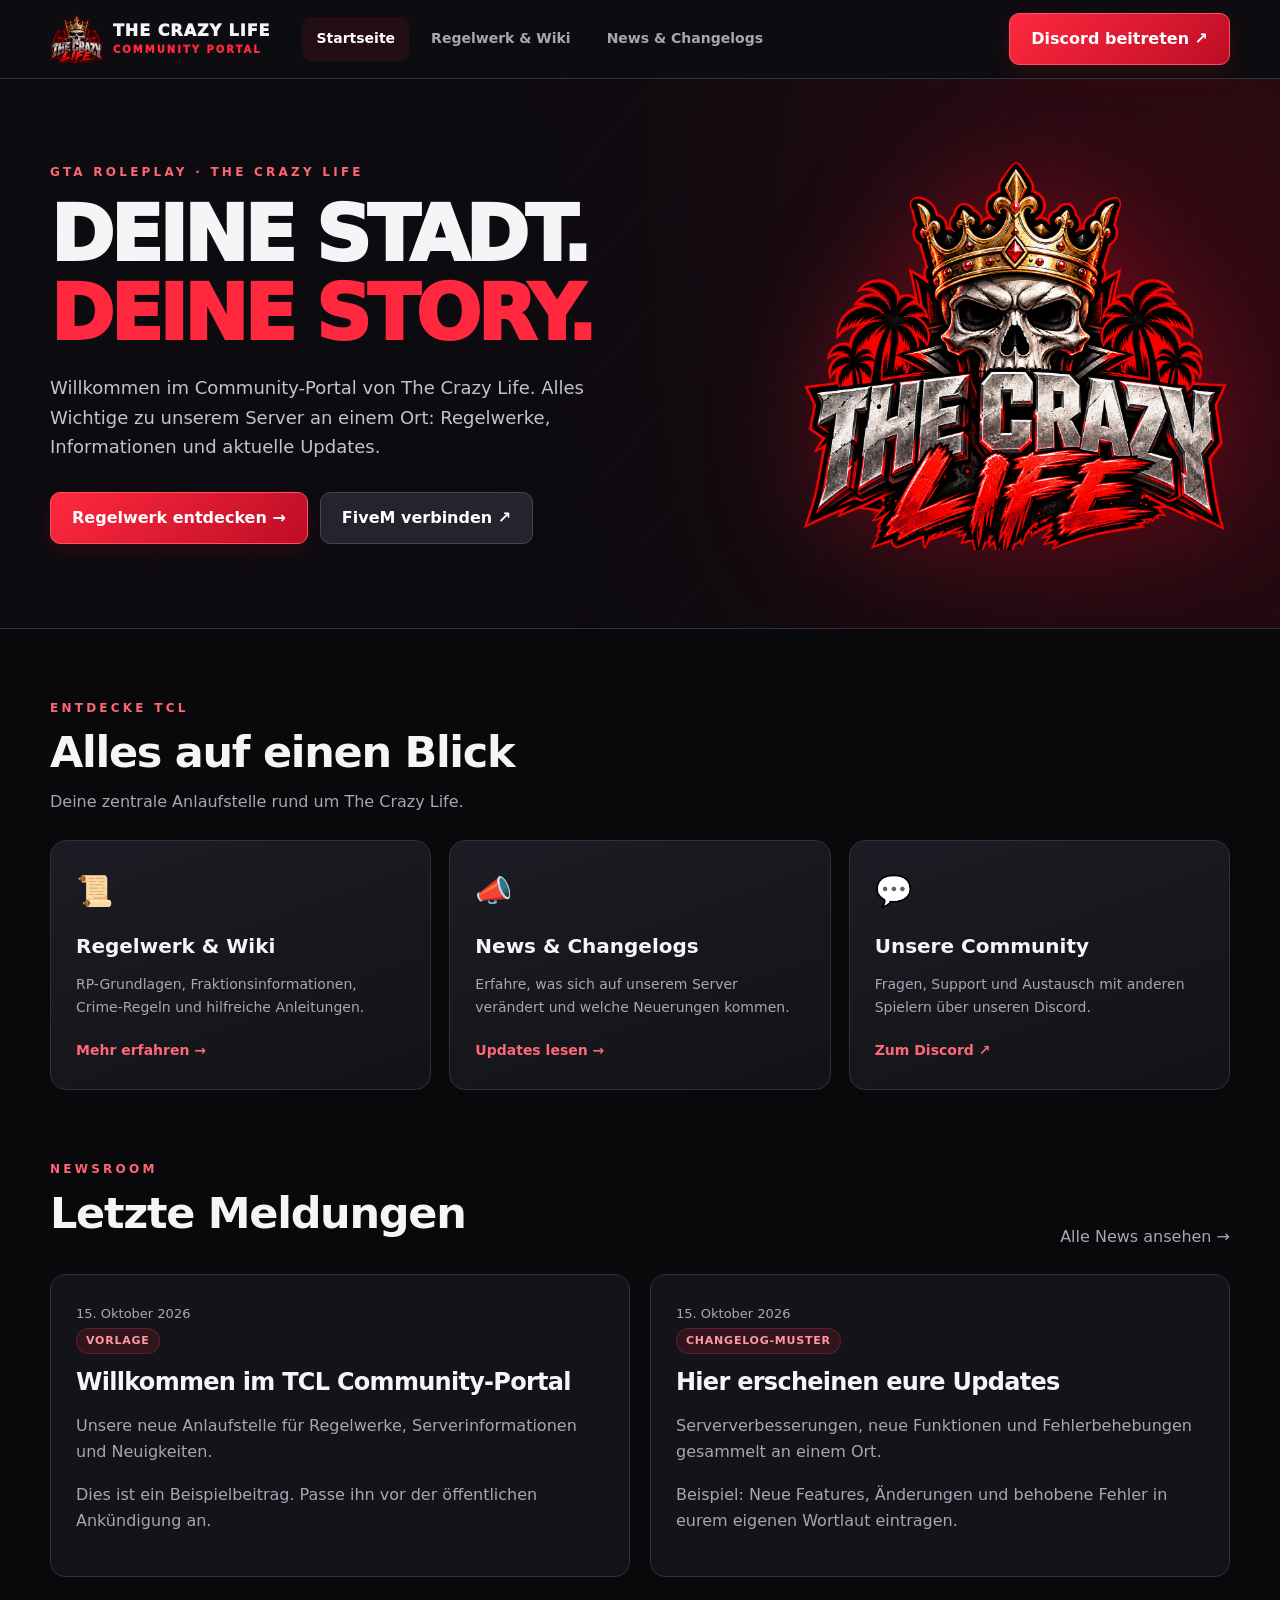
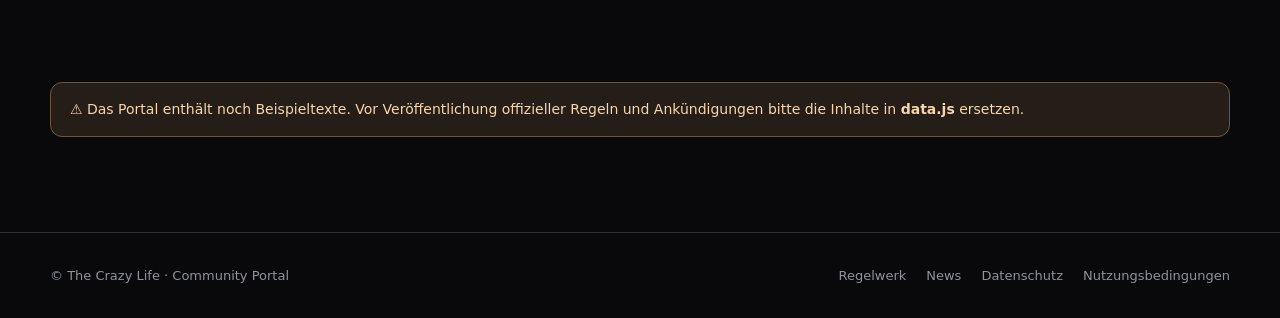
==== index.html @ e4a9bcbb "Add files via upload" ====
<!doctype html><html lang="de"><head><meta charset="utf-8"><meta name="viewport" content="width=device-width,initial-scale=1"><meta name="description" content="The Crazy Life: Dein GTA Roleplay Community-Portal mit Regelwerk, News und Changelogs."><title>The Crazy Life | Community</title><link rel="icon" href="assets/tcl-logo.png"><link rel="stylesheet" href="style.css"></head><body><header class="topbar"><div class="container header-inner"><a class="brand" href="index.html"><img src="assets/tcl-logo.png" alt="TCL Logo"><span>THE CRAZY LIFE<small>COMMUNITY PORTAL</small></span></a><nav class="nav" id="nav" aria-label="Hauptnavigation"><a class="active" href="index.html">Startseite</a><a href="regelwerk.html">Regelwerk & Wiki</a><a href="news.html">News & Changelogs</a></nav><a class="discord" href="https://discord.gg/RqWHQWPMZW" target="_blank" rel="noopener">Discord beitreten ↗</a><button id="menu-toggle" class="hamburger" aria-label="Menü öffnen" aria-expanded="false">☰</button></div></header><main><section class="hero"><div class="container hero-inner"><div><div class="eyebrow">GTA Roleplay · The Crazy Life</div><h1>DEINE STADT.<br><span>DEINE STORY.</span></h1><p class="lead">Willkommen im Community-Portal von The Crazy Life. Alles Wichtige zu unserem Server an einem Ort: Regelwerke, Informationen und aktuelle Updates.</p><div class="actions"><a class="btn" href="regelwerk.html">Regelwerk entdecken →</a><a class="btn btn-secondary" href="https://cfx.re/join/6myl598" target="_blank" rel="noopener">FiveM verbinden ↗</a></div></div><img class="hero-logo" src="assets/tcl-logo.png" alt="The Crazy Life, Totenkopf mit Krone und rotem Schriftzug"></div></section><section class="section"><div class="container"><div class="section-head"><div><div class="eyebrow">Entdecke TCL</div><h2>Alles auf einen Blick</h2><p class="muted">Deine zentrale Anlaufstelle rund um The Crazy Life.</p></div></div><div class="grid"><a class="card" href="regelwerk.html"><div class="symbol">📜</div><h3>Regelwerk & Wiki</h3><p>RP-Grundlagen, Fraktionsinformationen, Crime-Regeln und hilfreiche Anleitungen.</p><span class="more">Mehr erfahren →</span></a><a class="card" href="news.html"><div class="symbol">📣</div><h3>News & Changelogs</h3><p>Erfahre, was sich auf unserem Server verändert und welche Neuerungen kommen.</p><span class="more">Updates lesen →</span></a><a class="card" href="https://discord.gg/RqWHQWPMZW" target="_blank" rel="noopener"><div class="symbol">💬</div><h3>Unsere Community</h3><p>Fragen, Support und Austausch mit anderen Spielern über unseren Discord.</p><span class="more">Zum Discord ↗</span></a></div></div></section><section class="section" style="padding-top:0"><div class="container"><div class="section-head"><div><div class="eyebrow">Newsroom</div><h2>Letzte Meldungen</h2></div><a href="news.html" class="muted">Alle News ansehen →</a></div><div class="news-grid" id="latest-news"></div><div class="alert">⚠️ Das Portal enthält noch Beispieltexte. Vor Veröffentlichung offizieller Regeln und Ankündigungen bitte die Inhalte in <strong>data.js</strong> ersetzen.</div></div></section></main><footer class="footer"><div class="container footer-inner"><span>© The Crazy Life · Community Portal</span><div class="footer-links"><a href="regelwerk.html">Regelwerk</a><a href="news.html">News</a><a href="https://thecrazylifeserver.github.io/tcl-legal/privacy.html" target="_blank" rel="noopener">Datenschutz</a><a href="https://thecrazylifeserver.github.io/tcl-legal/terms.html" target="_blank" rel="noopener">Nutzungsbedingungen</a></div></div></footer><script src="data.js"></script><script src="app.js"></script></body></html>
---- style.css ----
:root{color-scheme:dark;--bg:#09090c;--panel:#131319;--panel2:#1a1a22;--edge:#30303c;--red:#ff283e;--txt:#f5f5f7;--muted:#a6a6b4}*{box-sizing:border-box}html{scroll-behavior:smooth}body{margin:0;background:radial-gradient(ellipse 85% 400px at 50% -100px,#64121e55,transparent),var(--bg);color:var(--txt);font:16px/1.65 Inter,system-ui,-apple-system,'Segoe UI',sans-serif}a{color:inherit;text-decoration:none}button,input{font:inherit}button{cursor:pointer}.container{width:min(1180px,calc(100% - 40px));margin:auto}.topbar{background:#0d0d12ee;backdrop-filter:blur(14px);border-bottom:1px solid #32323b;position:sticky;top:0;z-index:20}.header-inner{height:78px;display:flex;align-items:center;gap:32px}.brand{display:flex;gap:10px;align-items:center;font-weight:950;letter-spacing:.06em;line-height:1.05;min-width:215px}.brand img{width:53px;height:53px;object-fit:contain}.brand small{display:block;font-size:10px;color:var(--red);letter-spacing:.2em;margin-top:5px}.nav{display:flex;gap:8px;align-items:center;flex:1}.nav a{color:var(--muted);font-size:14px;font-weight:750;padding:10px 14px;border-radius:9px}.nav a:hover,.nav a.active{background:#ff283e18;color:#fff}.discord,.btn{background:linear-gradient(135deg,#ff293f,#bd0d25);color:white;border:1px solid #ff5260;border-radius:10px;padding:12px 21px;font-weight:800;display:inline-flex;align-items:center;justify-content:center;gap:9px;box-shadow:0 8px 25px #ec142725}.discord:hover,.btn:hover{filter:brightness(1.15)}.hamburger{display:none;background:none;color:white;border:1px solid var(--edge);border-radius:8px;padding:8px 12px}.hero{position:relative;min-height:550px;display:flex;align-items:center;overflow:hidden;border-bottom:1px solid var(--edge);background:linear-gradient(90deg,#0b0b10 24%,#100b10dd 57%,#21091088),radial-gradient(circle at 82% 44%,#c6092988,transparent 47%)}.hero:before{content:'';position:absolute;inset:0;opacity:.3;background:repeating-linear-gradient(130deg,transparent 0 70px,#ff273013 71px 72px)}.hero-inner{display:grid;grid-template-columns:1fr 430px;align-items:center;position:relative;gap:30px;padding:55px 0}.hero-logo{width:100%;max-height:430px;object-fit:contain;filter:drop-shadow(0 0 52px #de11274e)}.eyebrow{font-size:12px;text-transform:uppercase;letter-spacing:.27em;font-weight:900;color:#ff6573}.hero h1{font-size:clamp(44px,6vw,78px);line-height:1.02;margin:14px 0 20px;font-weight:950;letter-spacing:-.05em}.hero h1 span{color:var(--red)}.lead{font-size:18px;color:#c3c3ce;max-width:590px}.actions{display:flex;flex-wrap:wrap;gap:12px;margin-top:30px}.btn-secondary{background:#24242e;border-color:#454552;box-shadow:none}.section{padding:70px 0}.section-head{display:flex;justify-content:space-between;align-items:end;gap:20px;margin-bottom:24px}.section h2,.page-head h1{font-size:clamp(29px,3.8vw,43px);margin:9px 0 12px;line-height:1.15;letter-spacing:-.03em}.muted{color:var(--muted)}.section-head p{margin:0}.grid{display:grid;grid-template-columns:repeat(3,1fr);gap:18px}.card{background:linear-gradient(160deg,#1c1c24,#121218);border:1px solid var(--edge);border-radius:16px;padding:25px;transition:transform .2s,border-color .2s}.card:hover{transform:translateY(-3px);border-color:#bb263a}.card .symbol{font-size:30px;margin-bottom:15px}.card h3{font-size:20px;margin:0 0 10px}.card p{color:var(--muted);font-size:14px;margin:0 0 18px}.card .more{color:#ff6877;font-weight:800;font-size:14px}.alert{background:#251d17;border:1px solid #715535;color:#f8d5aa;padding:15px 19px;border-radius:12px;margin:25px 0;font-size:14px}.page-head{padding:65px 0 30px}.page-head p{max-width:720px;color:var(--muted);margin:0}.layout{display:grid;grid-template-columns:260px 1fr;gap:25px;padding-bottom:75px}.sidebar{align-self:start;position:sticky;top:102px;border:1px solid var(--edge);border-radius:14px;padding:18px;background:var(--panel)}.sidebar h3{font-size:12px;color:#ff6877;letter-spacing:.15em;margin:0 0 15px;text-transform:uppercase}.side-btn{width:100%;border:0;border-radius:9px;text-align:left;background:none;color:#b7b7c1;padding:11px 12px;margin-bottom:5px}.side-btn:hover,.side-btn.active{background:#b9162929;color:#fff}.content-panel{background:var(--panel);border:1px solid var(--edge);border-radius:16px;padding:35px;min-height:400px}.content-panel h2{font-size:31px;margin:4px 0 15px}.content-panel h3{margin-top:26px}.content-panel p,.content-panel li{color:#bcbcc7}.content-panel ul{padding-left:24px}.tag{font-size:11px;display:inline-block;color:#ff99a3;background:#e41b3225;border:1px solid #9c2d3b75;border-radius:20px;padding:3px 9px;font-weight:800;text-transform:uppercase;letter-spacing:.07em}.search{width:100%;background:#0b0b10;color:white;border:1px solid #444451;border-radius:9px;padding:12px;margin-bottom:18px;outline:none}.search:focus{border-color:var(--red)}.news-grid{display:grid;grid-template-columns:repeat(2,1fr);gap:20px;padding-bottom:80px}.news-card{background:var(--panel);border:1px solid var(--edge);border-radius:15px;padding:25px}.news-card h2{margin:15px 0 10px;font-size:24px}.news-card p{color:var(--muted)}.news-card time{color:#aaa8b2;font-size:13px}.footer{border-top:1px solid var(--edge);padding:32px 0;color:#91919e;font-size:13px}.footer-inner{display:flex;justify-content:space-between;gap:15px;flex-wrap:wrap}.footer a:hover{color:white}.footer-links{display:flex;gap:20px}.empty{padding:25px;color:var(--muted)}@media(max-width:820px){.header-inner{height:68px}.hamburger{display:block;margin-left:auto}.nav{display:none;position:absolute;top:68px;left:0;right:0;flex-direction:column;align-items:stretch;padding:12px 20px;background:#101016;border-bottom:1px solid var(--edge)}.nav.open{display:flex}.nav a{padding:12px}.header-inner>.discord{display:none}.hero-inner{grid-template-columns:1fr;padding:50px 0 35px}.hero-logo{grid-row:1;height:225px}.hero{min-height:0}.grid{grid-template-columns:1fr}.layout{grid-template-columns:1fr}.sidebar{position:static}.news-grid{grid-template-columns:1fr}.content-panel{padding:23px}.section{padding:50px 0}.section-head{align-items:start;flex-direction:column}}@media(prefers-reduced-motion:reduce){*,*:before,*:after{scroll-behavior:auto!important;transition:none!important}}
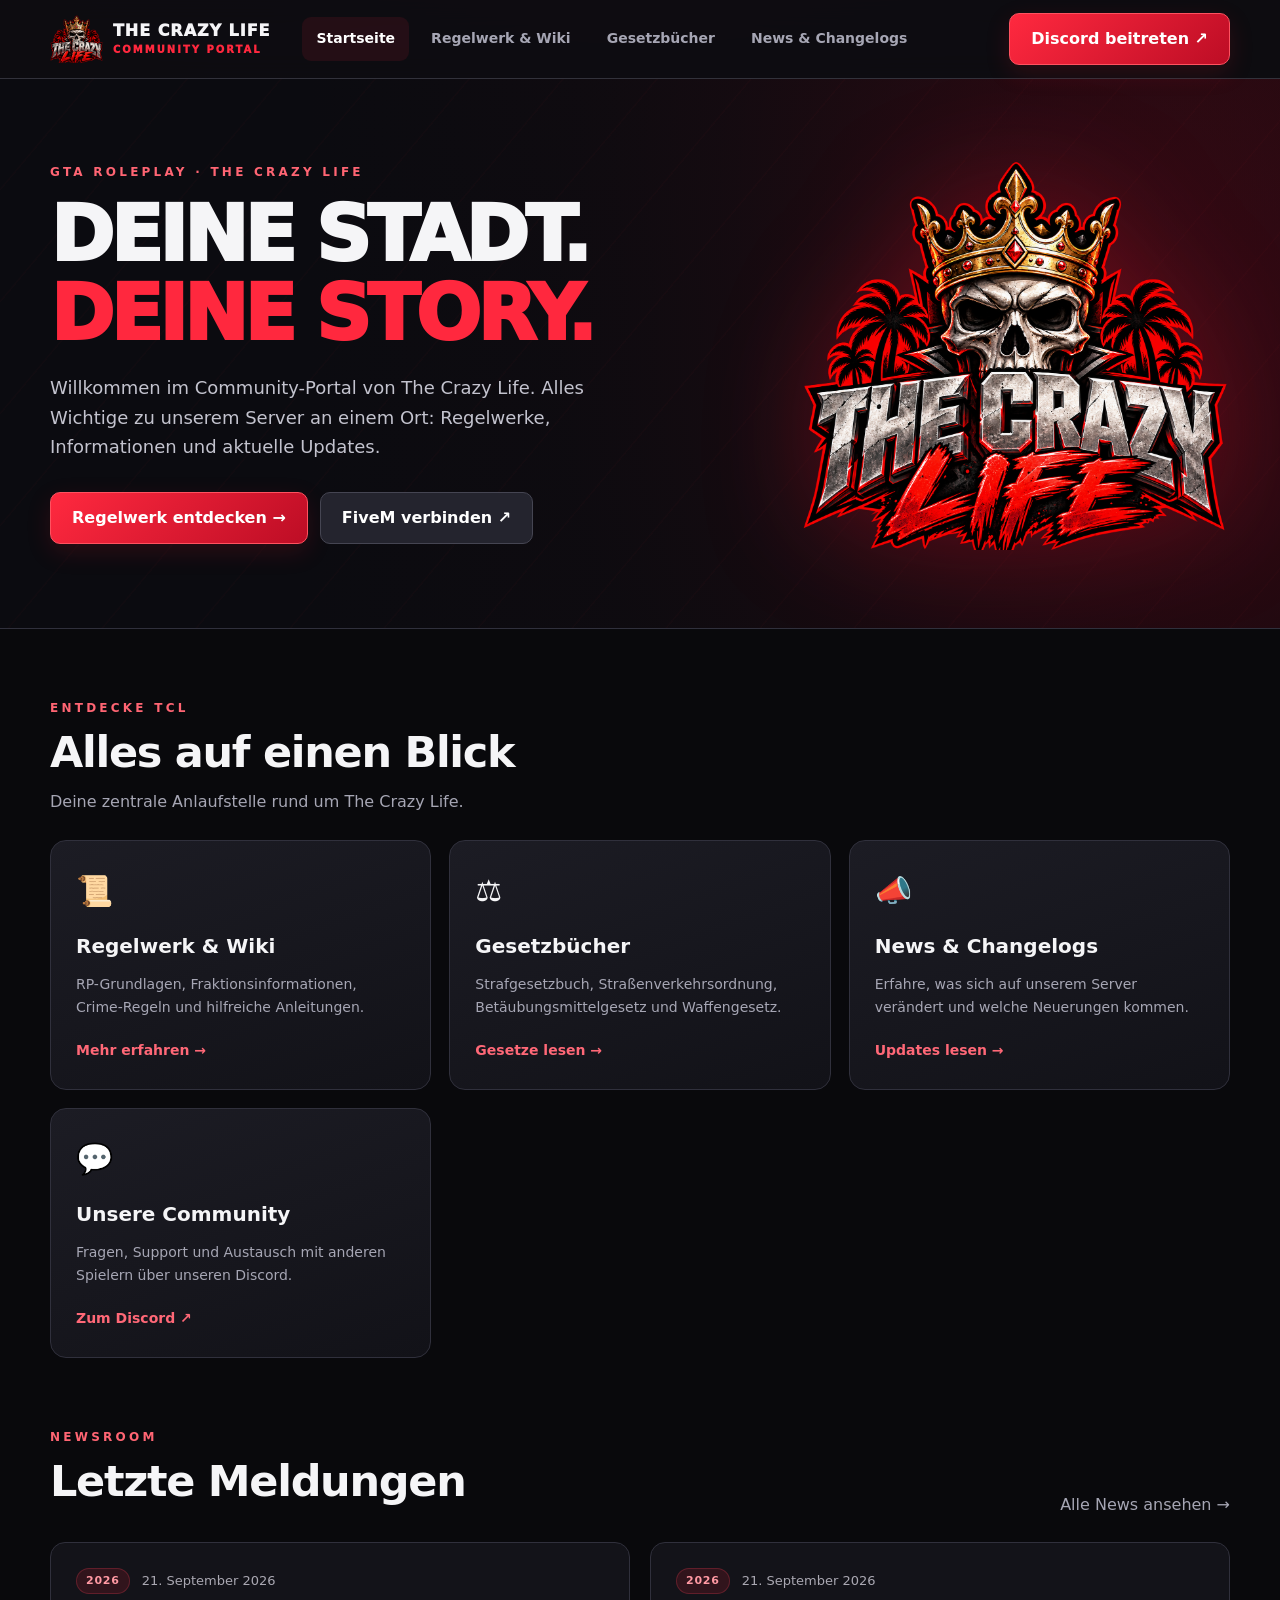
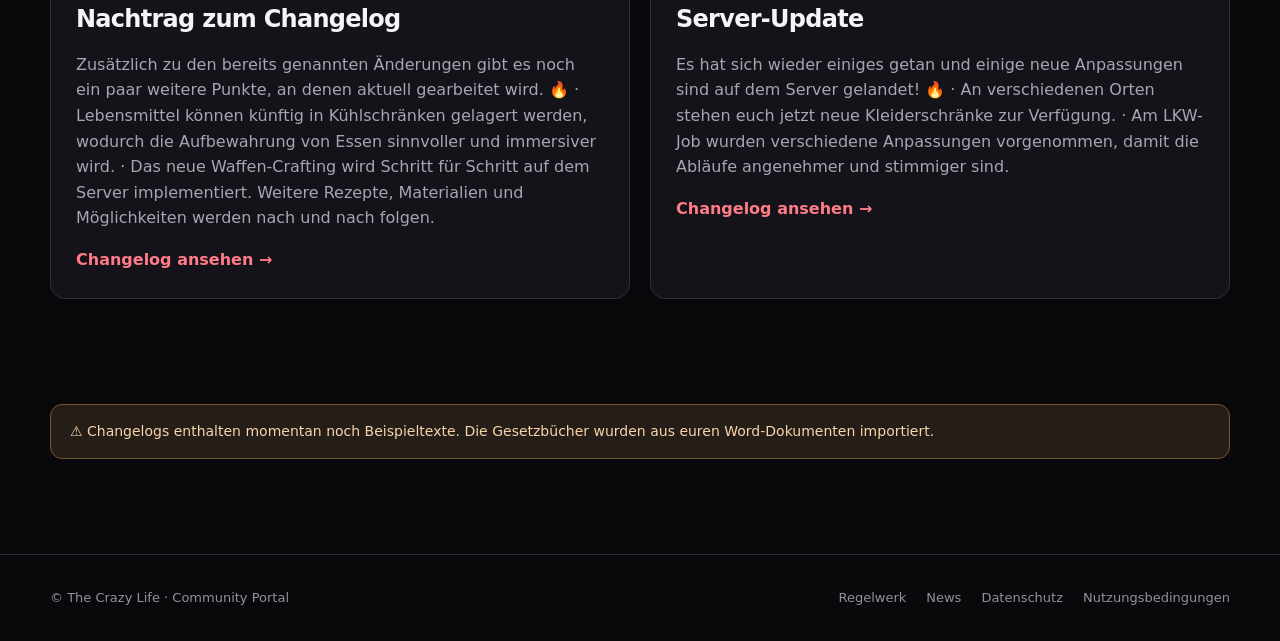
==== commit 924e601f: "Add files via upload" ====
--- a/index.html
+++ b/index.html
@@ -1 +1 @@
-<!doctype html><html lang="de"><head><meta charset="utf-8"><meta name="viewport" content="width=device-width,initial-scale=1"><meta name="description" content="The Crazy Life: Dein GTA Roleplay Community-Portal mit Regelwerk, News und Changelogs."><title>The Crazy Life | Community</title><link rel="icon" href="assets/tcl-logo.png"><link rel="stylesheet" href="style.css"></head><body><header class="topbar"><div class="container header-inner"><a class="brand" href="index.html"><img src="assets/tcl-logo.png" alt="TCL Logo"><span>THE CRAZY LIFE<small>COMMUNITY PORTAL</small></span></a><nav class="nav" id="nav" aria-label="Hauptnavigation"><a class="active" href="index.html">Startseite</a><a href="regelwerk.html">Regelwerk & Wiki</a><a href="news.html">News & Changelogs</a></nav><a class="discord" href="https://discord.gg/RqWHQWPMZW" target="_blank" rel="noopener">Discord beitreten ↗</a><button id="menu-toggle" class="hamburger" aria-label="Menü öffnen" aria-expanded="false">☰</button></div></header><main><section class="hero"><div class="container hero-inner"><div><div class="eyebrow">GTA Roleplay · The Crazy Life</div><h1>DEINE STADT.<br><span>DEINE STORY.</span></h1><p class="lead">Willkommen im Community-Portal von The Crazy Life. Alles Wichtige zu unserem Server an einem Ort: Regelwerke, Informationen und aktuelle Updates.</p><div class="actions"><a class="btn" href="regelwerk.html">Regelwerk entdecken →</a><a class="btn btn-secondary" href="https://cfx.re/join/6myl598" target="_blank" rel="noopener">FiveM verbinden ↗</a></div></div><img class="hero-logo" src="assets/tcl-logo.png" alt="The Crazy Life, Totenkopf mit Krone und rotem Schriftzug"></div></section><section class="section"><div class="container"><div class="section-head"><div><div class="eyebrow">Entdecke TCL</div><h2>Alles auf einen Blick</h2><p class="muted">Deine zentrale Anlaufstelle rund um The Crazy Life.</p></div></div><div class="grid"><a class="card" href="regelwerk.html"><div class="symbol">📜</div><h3>Regelwerk & Wiki</h3><p>RP-Grundlagen, Fraktionsinformationen, Crime-Regeln und hilfreiche Anleitungen.</p><span class="more">Mehr erfahren →</span></a><a class="card" href="news.html"><div class="symbol">📣</div><h3>News & Changelogs</h3><p>Erfahre, was sich auf unserem Server verändert und welche Neuerungen kommen.</p><span class="more">Updates lesen →</span></a><a class="card" href="https://discord.gg/RqWHQWPMZW" target="_blank" rel="noopener"><div class="symbol">💬</div><h3>Unsere Community</h3><p>Fragen, Support und Austausch mit anderen Spielern über unseren Discord.</p><span class="more">Zum Discord ↗</span></a></div></div></section><section class="section" style="padding-top:0"><div class="container"><div class="section-head"><div><div class="eyebrow">Newsroom</div><h2>Letzte Meldungen</h2></div><a href="news.html" class="muted">Alle News ansehen →</a></div><div class="news-grid" id="latest-news"></div><div class="alert">⚠️ Das Portal enthält noch Beispieltexte. Vor Veröffentlichung offizieller Regeln und Ankündigungen bitte die Inhalte in <strong>data.js</strong> ersetzen.</div></div></section></main><footer class="footer"><div class="container footer-inner"><span>© The Crazy Life · Community Portal</span><div class="footer-links"><a href="regelwerk.html">Regelwerk</a><a href="news.html">News</a><a href="https://thecrazylifeserver.github.io/tcl-legal/privacy.html" target="_blank" rel="noopener">Datenschutz</a><a href="https://thecrazylifeserver.github.io/tcl-legal/terms.html" target="_blank" rel="noopener">Nutzungsbedingungen</a></div></div></footer><script src="data.js"></script><script src="app.js"></script></body></html>
+<!doctype html><html lang="de"><head><meta charset="utf-8"><meta name="viewport" content="width=device-width,initial-scale=1"><meta name="description" content="The Crazy Life: Dein GTA Roleplay Community-Portal mit Regelwerk, News und Changelogs."><title>The Crazy Life | Community</title><link rel="icon" href="assets/tcl-logo.png"><link rel="stylesheet" href="style.css"></head><body><header class="topbar"><div class="container header-inner"><a class="brand" href="index.html"><img src="assets/tcl-logo.png" alt="TCL Logo"><span>THE CRAZY LIFE<small>COMMUNITY PORTAL</small></span></a><nav class="nav" id="nav" aria-label="Hauptnavigation"><a class="active" href="index.html">Startseite</a><a href="regelwerk.html">Regelwerk & Wiki</a><a href="gesetze.html">Gesetzbücher</a><a href="news.html">News & Changelogs</a></nav><a class="discord" href="https://discord.gg/RqWHQWPMZW" target="_blank" rel="noopener">Discord beitreten ↗</a><button id="menu-toggle" class="hamburger" aria-label="Menü öffnen" aria-expanded="false">☰</button></div></header><main><section class="hero"><div class="container hero-inner"><div><div class="eyebrow">GTA Roleplay · The Crazy Life</div><h1>DEINE STADT.<br><span>DEINE STORY.</span></h1><p class="lead">Willkommen im Community-Portal von The Crazy Life. Alles Wichtige zu unserem Server an einem Ort: Regelwerke, Informationen und aktuelle Updates.</p><div class="actions"><a class="btn" href="regelwerk.html">Regelwerk entdecken →</a><a class="btn btn-secondary" href="https://cfx.re/join/6myl598" target="_blank" rel="noopener">FiveM verbinden ↗</a></div></div><img class="hero-logo" src="assets/tcl-logo.png" alt="The Crazy Life, Totenkopf mit Krone und rotem Schriftzug"></div></section><section class="section"><div class="container"><div class="section-head"><div><div class="eyebrow">Entdecke TCL</div><h2>Alles auf einen Blick</h2><p class="muted">Deine zentrale Anlaufstelle rund um The Crazy Life.</p></div></div><div class="grid"><a class="card" href="regelwerk.html"><div class="symbol">📜</div><h3>Regelwerk & Wiki</h3><p>RP-Grundlagen, Fraktionsinformationen, Crime-Regeln und hilfreiche Anleitungen.</p><span class="more">Mehr erfahren →</span></a><a class="card" href="gesetze.html"><div class="symbol">⚖️</div><h3>Gesetzbücher</h3><p>Strafgesetzbuch, Straßenverkehrsordnung, Betäubungsmittelgesetz und Waffengesetz.</p><span class="more">Gesetze lesen →</span></a><a class="card" href="news.html"><div class="symbol">📣</div><h3>News & Changelogs</h3><p>Erfahre, was sich auf unserem Server verändert und welche Neuerungen kommen.</p><span class="more">Updates lesen →</span></a><a class="card" href="https://discord.gg/RqWHQWPMZW" target="_blank" rel="noopener"><div class="symbol">💬</div><h3>Unsere Community</h3><p>Fragen, Support und Austausch mit anderen Spielern über unseren Discord.</p><span class="more">Zum Discord ↗</span></a></div></div></section><section class="section" style="padding-top:0"><div class="container"><div class="section-head"><div><div class="eyebrow">Newsroom</div><h2>Letzte Meldungen</h2></div><a href="news.html" class="muted">Alle News ansehen →</a></div><div class="news-grid" id="latest-news"></div><div class="alert">⚠️ Changelogs enthalten momentan noch Beispieltexte. Die Gesetzbücher wurden aus euren Word-Dokumenten importiert.</div></div></section></main><footer class="footer"><div class="container footer-inner"><span>© The Crazy Life · Community Portal</span><div class="footer-links"><a href="regelwerk.html">Regelwerk</a><a href="news.html">News</a><a href="https://thecrazylifeserver.github.io/tcl-legal/privacy.html" target="_blank" rel="noopener">Datenschutz</a><a href="https://thecrazylifeserver.github.io/tcl-legal/terms.html" target="_blank" rel="noopener">Nutzungsbedingungen</a></div></div></footer><script src="data.js"></script><script src="app.js"></script><script src="changelog-data.js"></script><script src="changelog.js"></script></body></html>
--- a/style.css
+++ b/style.css
@@ -1 +1,5 @@
 :root{color-scheme:dark;--bg:#09090c;--panel:#131319;--panel2:#1a1a22;--edge:#30303c;--red:#ff283e;--txt:#f5f5f7;--muted:#a6a6b4}*{box-sizing:border-box}html{scroll-behavior:smooth}body{margin:0;background:radial-gradient(ellipse 85% 400px at 50% -100px,#64121e55,transparent),var(--bg);color:var(--txt);font:16px/1.65 Inter,system-ui,-apple-system,'Segoe UI',sans-serif}a{color:inherit;text-decoration:none}button,input{font:inherit}button{cursor:pointer}.container{width:min(1180px,calc(100% - 40px));margin:auto}.topbar{background:#0d0d12ee;backdrop-filter:blur(14px);border-bottom:1px solid #32323b;position:sticky;top:0;z-index:20}.header-inner{height:78px;display:flex;align-items:center;gap:32px}.brand{display:flex;gap:10px;align-items:center;font-weight:950;letter-spacing:.06em;line-height:1.05;min-width:215px}.brand img{width:53px;height:53px;object-fit:contain}.brand small{display:block;font-size:10px;color:var(--red);letter-spacing:.2em;margin-top:5px}.nav{display:flex;gap:8px;align-items:center;flex:1}.nav a{color:var(--muted);font-size:14px;font-weight:750;padding:10px 14px;border-radius:9px}.nav a:hover,.nav a.active{background:#ff283e18;color:#fff}.discord,.btn{background:linear-gradient(135deg,#ff293f,#bd0d25);color:white;border:1px solid #ff5260;border-radius:10px;padding:12px 21px;font-weight:800;display:inline-flex;align-items:center;justify-content:center;gap:9px;box-shadow:0 8px 25px #ec142725}.discord:hover,.btn:hover{filter:brightness(1.15)}.hamburger{display:none;background:none;color:white;border:1px solid var(--edge);border-radius:8px;padding:8px 12px}.hero{position:relative;min-height:550px;display:flex;align-items:center;overflow:hidden;border-bottom:1px solid var(--edge);background:linear-gradient(90deg,#0b0b10 24%,#100b10dd 57%,#21091088),radial-gradient(circle at 82% 44%,#c6092988,transparent 47%)}.hero:before{content:'';position:absolute;inset:0;opacity:.3;background:repeating-linear-gradient(130deg,transparent 0 70px,#ff273013 71px 72px)}.hero-inner{display:grid;grid-template-columns:1fr 430px;align-items:center;position:relative;gap:30px;padding:55px 0}.hero-logo{width:100%;max-height:430px;object-fit:contain;filter:drop-shadow(0 0 52px #de11274e)}.eyebrow{font-size:12px;text-transform:uppercase;letter-spacing:.27em;font-weight:900;color:#ff6573}.hero h1{font-size:clamp(44px,6vw,78px);line-height:1.02;margin:14px 0 20px;font-weight:950;letter-spacing:-.05em}.hero h1 span{color:var(--red)}.lead{font-size:18px;color:#c3c3ce;max-width:590px}.actions{display:flex;flex-wrap:wrap;gap:12px;margin-top:30px}.btn-secondary{background:#24242e;border-color:#454552;box-shadow:none}.section{padding:70px 0}.section-head{display:flex;justify-content:space-between;align-items:end;gap:20px;margin-bottom:24px}.section h2,.page-head h1{font-size:clamp(29px,3.8vw,43px);margin:9px 0 12px;line-height:1.15;letter-spacing:-.03em}.muted{color:var(--muted)}.section-head p{margin:0}.grid{display:grid;grid-template-columns:repeat(3,1fr);gap:18px}.card{background:linear-gradient(160deg,#1c1c24,#121218);border:1px solid var(--edge);border-radius:16px;padding:25px;transition:transform .2s,border-color .2s}.card:hover{transform:translateY(-3px);border-color:#bb263a}.card .symbol{font-size:30px;margin-bottom:15px}.card h3{font-size:20px;margin:0 0 10px}.card p{color:var(--muted);font-size:14px;margin:0 0 18px}.card .more{color:#ff6877;font-weight:800;font-size:14px}.alert{background:#251d17;border:1px solid #715535;color:#f8d5aa;padding:15px 19px;border-radius:12px;margin:25px 0;font-size:14px}.page-head{padding:65px 0 30px}.page-head p{max-width:720px;color:var(--muted);margin:0}.layout{display:grid;grid-template-columns:260px 1fr;gap:25px;padding-bottom:75px}.sidebar{align-self:start;position:sticky;top:102px;border:1px solid var(--edge);border-radius:14px;padding:18px;background:var(--panel)}.sidebar h3{font-size:12px;color:#ff6877;letter-spacing:.15em;margin:0 0 15px;text-transform:uppercase}.side-btn{width:100%;border:0;border-radius:9px;text-align:left;background:none;color:#b7b7c1;padding:11px 12px;margin-bottom:5px}.side-btn:hover,.side-btn.active{background:#b9162929;color:#fff}.content-panel{background:var(--panel);border:1px solid var(--edge);border-radius:16px;padding:35px;min-height:400px}.content-panel h2{font-size:31px;margin:4px 0 15px}.content-panel h3{margin-top:26px}.content-panel p,.content-panel li{color:#bcbcc7}.content-panel ul{padding-left:24px}.tag{font-size:11px;display:inline-block;color:#ff99a3;background:#e41b3225;border:1px solid #9c2d3b75;border-radius:20px;padding:3px 9px;font-weight:800;text-transform:uppercase;letter-spacing:.07em}.search{width:100%;background:#0b0b10;color:white;border:1px solid #444451;border-radius:9px;padding:12px;margin-bottom:18px;outline:none}.search:focus{border-color:var(--red)}.news-grid{display:grid;grid-template-columns:repeat(2,1fr);gap:20px;padding-bottom:80px}.news-card{background:var(--panel);border:1px solid var(--edge);border-radius:15px;padding:25px}.news-card h2{margin:15px 0 10px;font-size:24px}.news-card p{color:var(--muted)}.news-card time{color:#aaa8b2;font-size:13px}.footer{border-top:1px solid var(--edge);padding:32px 0;color:#91919e;font-size:13px}.footer-inner{display:flex;justify-content:space-between;gap:15px;flex-wrap:wrap}.footer a:hover{color:white}.footer-links{display:flex;gap:20px}.empty{padding:25px;color:var(--muted)}@media(max-width:820px){.header-inner{height:68px}.hamburger{display:block;margin-left:auto}.nav{display:none;position:absolute;top:68px;left:0;right:0;flex-direction:column;align-items:stretch;padding:12px 20px;background:#101016;border-bottom:1px solid var(--edge)}.nav.open{display:flex}.nav a{padding:12px}.header-inner>.discord{display:none}.hero-inner{grid-template-columns:1fr;padding:50px 0 35px}.hero-logo{grid-row:1;height:225px}.hero{min-height:0}.grid{grid-template-columns:1fr}.layout{grid-template-columns:1fr}.sidebar{position:static}.news-grid{grid-template-columns:1fr}.content-panel{padding:23px}.section{padding:50px 0}.section-head{align-items:start;flex-direction:column}}@media(prefers-reduced-motion:reduce){*,*:before,*:after{scroll-behavior:auto!important;transition:none!important}}
+
+.law-tabs{display:flex;gap:10px;flex-wrap:wrap;margin:24px 0}.law-tab{border:1px solid #4e252a;background:#19191d;color:#eee;padding:12px 16px;border-radius:10px;cursor:pointer;font:inherit}.law-tab.selected,.law-tab:hover{background:#b51220;border-color:#e83c48;color:white}.rule-body p{white-space:pre-wrap;line-height:1.75;overflow-wrap:anywhere;margin:0 0 12px}
+
+.changelog-toolbar{display:flex;flex-wrap:wrap;gap:12px;align-items:center;margin:16px 0 28px}.changelog-toolbar .search{width:auto;flex:1;min-width:200px;margin-bottom:0}.changelog-toolbar select{flex:0 0 170px;min-width:140px}.changelog-list{display:grid;grid-template-columns:1fr;gap:22px;padding-bottom:80px}.update-card{scroll-margin-top:110px}.update-meta{display:flex;align-items:center;gap:12px}.update-card h2{margin:12px 0 18px}.change-section{padding:13px 0;border-top:1px solid var(--edge)}.change-section h3{font-size:15px;color:#ff818c;margin:4px 0 9px}.change-items{padding-left:23px;margin:0}.change-items li{color:#c5c5ce;margin:7px 0;line-height:1.65}.news-card .more{font-weight:750;color:#ff7b87}.news-card time{display:inline-block}.update-card p{line-height:1.6}@media(max-width:560px){.changelog-toolbar select{flex:1}.update-card{padding:19px}}
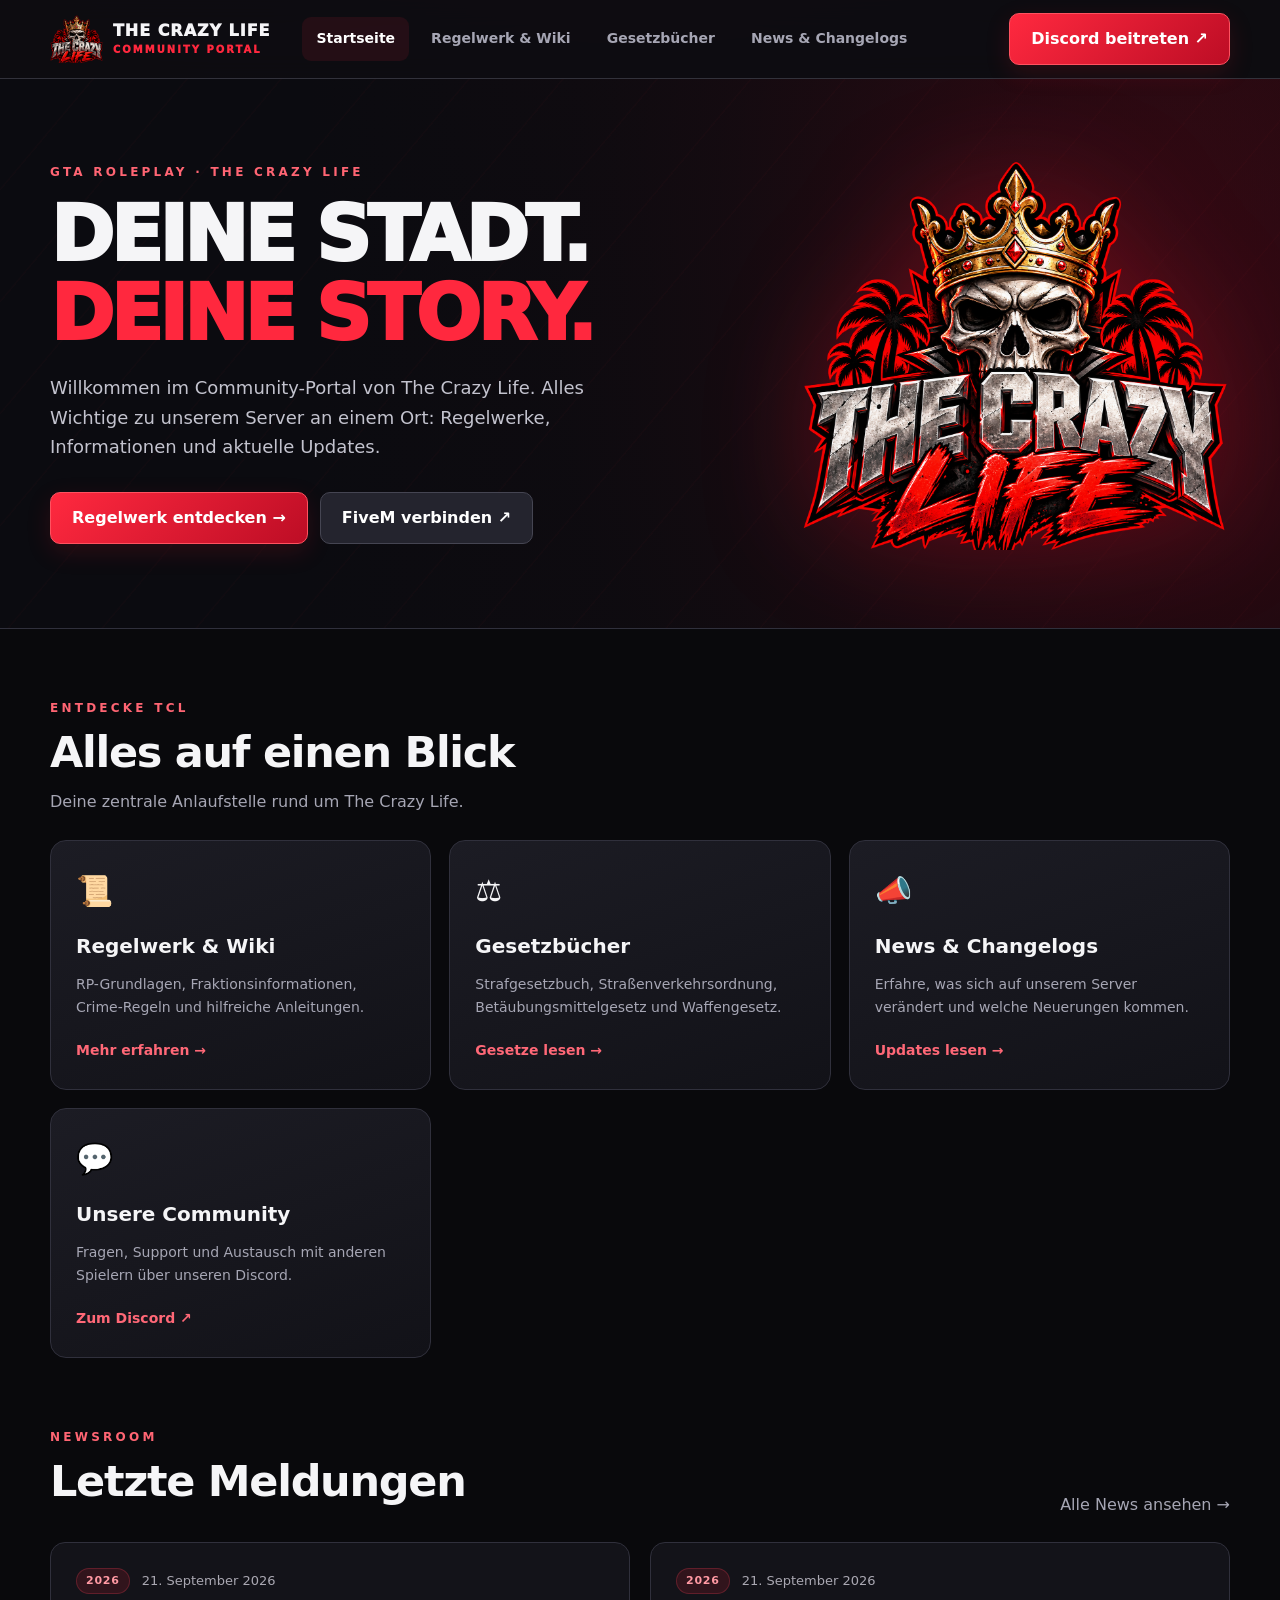
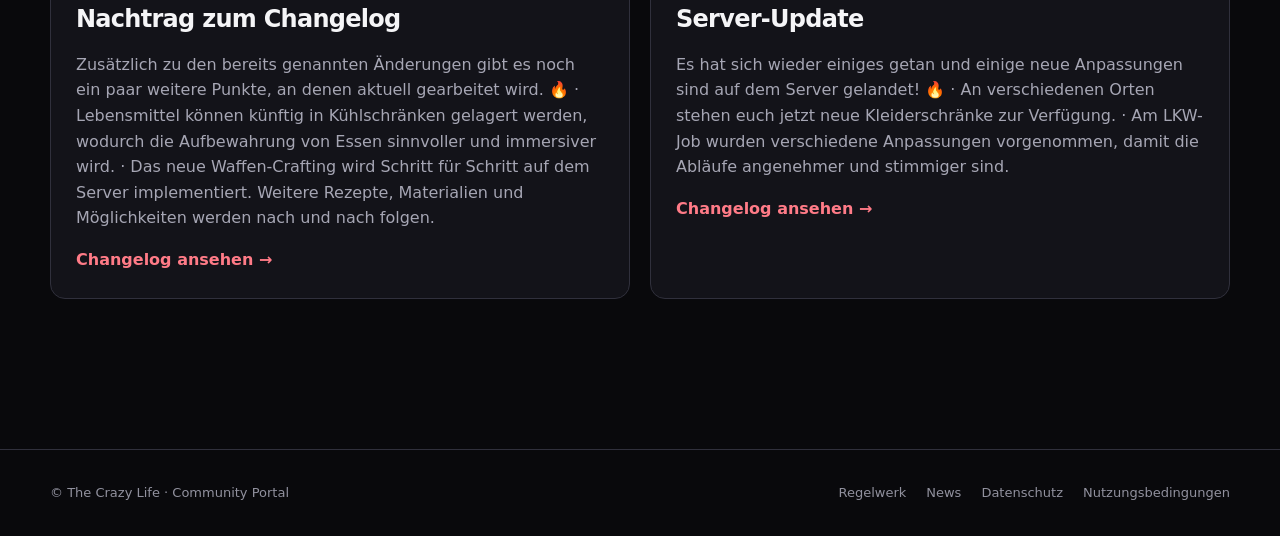
==== commit af763899: "Add files via upload" ====
--- a/index.html
+++ b/index.html
@@ -1 +1 @@
-<!doctype html><html lang="de"><head><meta charset="utf-8"><meta name="viewport" content="width=device-width,initial-scale=1"><meta name="description" content="The Crazy Life: Dein GTA Roleplay Community-Portal mit Regelwerk, News und Changelogs."><title>The Crazy Life | Community</title><link rel="icon" href="assets/tcl-logo.png"><link rel="stylesheet" href="style.css"></head><body><header class="topbar"><div class="container header-inner"><a class="brand" href="index.html"><img src="assets/tcl-logo.png" alt="TCL Logo"><span>THE CRAZY LIFE<small>COMMUNITY PORTAL</small></span></a><nav class="nav" id="nav" aria-label="Hauptnavigation"><a class="active" href="index.html">Startseite</a><a href="regelwerk.html">Regelwerk & Wiki</a><a href="gesetze.html">Gesetzbücher</a><a href="news.html">News & Changelogs</a></nav><a class="discord" href="https://discord.gg/RqWHQWPMZW" target="_blank" rel="noopener">Discord beitreten ↗</a><button id="menu-toggle" class="hamburger" aria-label="Menü öffnen" aria-expanded="false">☰</button></div></header><main><section class="hero"><div class="container hero-inner"><div><div class="eyebrow">GTA Roleplay · The Crazy Life</div><h1>DEINE STADT.<br><span>DEINE STORY.</span></h1><p class="lead">Willkommen im Community-Portal von The Crazy Life. Alles Wichtige zu unserem Server an einem Ort: Regelwerke, Informationen und aktuelle Updates.</p><div class="actions"><a class="btn" href="regelwerk.html">Regelwerk entdecken →</a><a class="btn btn-secondary" href="https://cfx.re/join/6myl598" target="_blank" rel="noopener">FiveM verbinden ↗</a></div></div><img class="hero-logo" src="assets/tcl-logo.png" alt="The Crazy Life, Totenkopf mit Krone und rotem Schriftzug"></div></section><section class="section"><div class="container"><div class="section-head"><div><div class="eyebrow">Entdecke TCL</div><h2>Alles auf einen Blick</h2><p class="muted">Deine zentrale Anlaufstelle rund um The Crazy Life.</p></div></div><div class="grid"><a class="card" href="regelwerk.html"><div class="symbol">📜</div><h3>Regelwerk & Wiki</h3><p>RP-Grundlagen, Fraktionsinformationen, Crime-Regeln und hilfreiche Anleitungen.</p><span class="more">Mehr erfahren →</span></a><a class="card" href="gesetze.html"><div class="symbol">⚖️</div><h3>Gesetzbücher</h3><p>Strafgesetzbuch, Straßenverkehrsordnung, Betäubungsmittelgesetz und Waffengesetz.</p><span class="more">Gesetze lesen →</span></a><a class="card" href="news.html"><div class="symbol">📣</div><h3>News & Changelogs</h3><p>Erfahre, was sich auf unserem Server verändert und welche Neuerungen kommen.</p><span class="more">Updates lesen →</span></a><a class="card" href="https://discord.gg/RqWHQWPMZW" target="_blank" rel="noopener"><div class="symbol">💬</div><h3>Unsere Community</h3><p>Fragen, Support und Austausch mit anderen Spielern über unseren Discord.</p><span class="more">Zum Discord ↗</span></a></div></div></section><section class="section" style="padding-top:0"><div class="container"><div class="section-head"><div><div class="eyebrow">Newsroom</div><h2>Letzte Meldungen</h2></div><a href="news.html" class="muted">Alle News ansehen →</a></div><div class="news-grid" id="latest-news"></div><div class="alert">⚠️ Changelogs enthalten momentan noch Beispieltexte. Die Gesetzbücher wurden aus euren Word-Dokumenten importiert.</div></div></section></main><footer class="footer"><div class="container footer-inner"><span>© The Crazy Life · Community Portal</span><div class="footer-links"><a href="regelwerk.html">Regelwerk</a><a href="news.html">News</a><a href="https://thecrazylifeserver.github.io/tcl-legal/privacy.html" target="_blank" rel="noopener">Datenschutz</a><a href="https://thecrazylifeserver.github.io/tcl-legal/terms.html" target="_blank" rel="noopener">Nutzungsbedingungen</a></div></div></footer><script src="data.js"></script><script src="app.js"></script><script src="changelog-data.js"></script><script src="changelog.js"></script></body></html>
+<!doctype html><html lang="de"><head><meta charset="utf-8"><meta name="viewport" content="width=device-width,initial-scale=1"><meta name="description" content="The Crazy Life: Dein GTA Roleplay Community-Portal mit Regelwerk, News und Changelogs."><title>The Crazy Life | Community</title><link rel="icon" href="assets/tcl-logo.png"><link rel="stylesheet" href="style.css?v=20261015-2"></head><body><header class="topbar"><div class="container header-inner"><a class="brand" href="index.html"><img src="assets/tcl-logo.png" alt="TCL Logo"><span>THE CRAZY LIFE<small>COMMUNITY PORTAL</small></span></a><nav class="nav" id="nav" aria-label="Hauptnavigation"><a class="active" href="index.html">Startseite</a><a href="regelwerk.html">Regelwerk & Wiki</a><a href="gesetze.html">Gesetzbücher</a><a href="news.html">News & Changelogs</a></nav><a class="discord" href="https://discord.gg/RqWHQWPMZW" target="_blank" rel="noopener">Discord beitreten ↗</a><button id="menu-toggle" class="hamburger" aria-label="Menü öffnen" aria-expanded="false">☰</button></div></header><main><section class="hero"><div class="container hero-inner"><div><div class="eyebrow">GTA Roleplay · The Crazy Life</div><h1>DEINE STADT.<br><span>DEINE STORY.</span></h1><p class="lead">Willkommen im Community-Portal von The Crazy Life. Alles Wichtige zu unserem Server an einem Ort: Regelwerke, Informationen und aktuelle Updates.</p><div class="actions"><a class="btn" href="regelwerk.html">Regelwerk entdecken →</a><a class="btn btn-secondary" href="https://cfx.re/join/6myl598" target="_blank" rel="noopener">FiveM verbinden ↗</a></div></div><img class="hero-logo" src="assets/tcl-logo.png" alt="The Crazy Life, Totenkopf mit Krone und rotem Schriftzug"></div></section><section class="section"><div class="container"><div class="section-head"><div><div class="eyebrow">Entdecke TCL</div><h2>Alles auf einen Blick</h2><p class="muted">Deine zentrale Anlaufstelle rund um The Crazy Life.</p></div></div><div class="grid"><a class="card" href="regelwerk.html"><div class="symbol">📜</div><h3>Regelwerk & Wiki</h3><p>RP-Grundlagen, Fraktionsinformationen, Crime-Regeln und hilfreiche Anleitungen.</p><span class="more">Mehr erfahren →</span></a><a class="card" href="gesetze.html"><div class="symbol">⚖️</div><h3>Gesetzbücher</h3><p>Strafgesetzbuch, Straßenverkehrsordnung, Betäubungsmittelgesetz und Waffengesetz.</p><span class="more">Gesetze lesen →</span></a><a class="card" href="news.html"><div class="symbol">📣</div><h3>News & Changelogs</h3><p>Erfahre, was sich auf unserem Server verändert und welche Neuerungen kommen.</p><span class="more">Updates lesen →</span></a><a class="card" href="https://discord.gg/RqWHQWPMZW" target="_blank" rel="noopener"><div class="symbol">💬</div><h3>Unsere Community</h3><p>Fragen, Support und Austausch mit anderen Spielern über unseren Discord.</p><span class="more">Zum Discord ↗</span></a></div></div></section><section class="section" style="padding-top:0"><div class="container"><div class="section-head"><div><div class="eyebrow">Newsroom</div><h2>Letzte Meldungen</h2></div><a href="news.html" class="muted">Alle News ansehen →</a></div><div class="news-grid" id="latest-news"></div></div></section></main><footer class="footer"><div class="container footer-inner"><span>© The Crazy Life · Community Portal</span><div class="footer-links"><a href="regelwerk.html">Regelwerk</a><a href="news.html">News</a><a href="https://thecrazylifeserver.github.io/tcl-legal/privacy.html" target="_blank" rel="noopener">Datenschutz</a><a href="https://thecrazylifeserver.github.io/tcl-legal/terms.html" target="_blank" rel="noopener">Nutzungsbedingungen</a></div></div></footer><script src="data.js"></script><script src="app.js"></script><script src="changelog-data.js"></script><script src="changelog.js"></script></body></html>
--- a/style.css
+++ b/style.css
@@ -3,3 +3,17 @@
 .law-tabs{display:flex;gap:10px;flex-wrap:wrap;margin:24px 0}.law-tab{border:1px solid #4e252a;background:#19191d;color:#eee;padding:12px 16px;border-radius:10px;cursor:pointer;font:inherit}.law-tab.selected,.law-tab:hover{background:#b51220;border-color:#e83c48;color:white}.rule-body p{white-space:pre-wrap;line-height:1.75;overflow-wrap:anywhere;margin:0 0 12px}
 
 .changelog-toolbar{display:flex;flex-wrap:wrap;gap:12px;align-items:center;margin:16px 0 28px}.changelog-toolbar .search{width:auto;flex:1;min-width:200px;margin-bottom:0}.changelog-toolbar select{flex:0 0 170px;min-width:140px}.changelog-list{display:grid;grid-template-columns:1fr;gap:22px;padding-bottom:80px}.update-card{scroll-margin-top:110px}.update-meta{display:flex;align-items:center;gap:12px}.update-card h2{margin:12px 0 18px}.change-section{padding:13px 0;border-top:1px solid var(--edge)}.change-section h3{font-size:15px;color:#ff818c;margin:4px 0 9px}.change-items{padding-left:23px;margin:0}.change-items li{color:#c5c5ce;margin:7px 0;line-height:1.65}.news-card .more{font-weight:750;color:#ff7b87}.news-card time{display:inline-block}.update-card p{line-height:1.6}@media(max-width:560px){.changelog-toolbar select{flex:1}.update-card{padding:19px}}
+
+/* TCL Gesetzbuch-Navigation V2 */
+.law-tabs{display:grid;grid-template-columns:repeat(4,minmax(0,1fr));gap:14px;margin:16px 0 28px;align-items:stretch}
+.law-tabs .law-tab{appearance:none;-webkit-appearance:none;min-width:0;display:grid;grid-template-columns:36px minmax(0,1fr);grid-template-rows:auto auto;align-items:center;column-gap:12px;row-gap:3px;text-align:left;padding:18px 16px;border:1px solid #38333c;border-radius:15px;background:linear-gradient(145deg,#1c1b24 0%,#101016 100%);color:#eae8ec;box-shadow:0 8px 24px #0003;cursor:pointer;transition:border-color .18s,background .18s,box-shadow .18s,transform .18s;font-family:inherit;font-size:inherit;line-height:1.35}
+.law-tabs .law-tab:hover{background:linear-gradient(145deg,#2a1c26,#18131b);border-color:#aa3445;transform:translateY(-2px)}
+.law-tabs .law-tab.selected{background:linear-gradient(145deg,#481824,#20131c);border-color:#ff4058;box-shadow:inset 0 0 0 1px #fd37533d,0 8px 26px #e31b3526;color:white}
+.law-tabs .law-tab:focus-visible{outline:3px solid #ff6175;outline-offset:3px}
+.law-tab-icon{grid-row:1/3;display:grid;place-items:center;width:36px;height:38px;background:#ff31431a;border:1px solid #ff31433a;border-radius:10px;color:#ff7482;font-size:21px}
+.law-tab.selected .law-tab-icon{background:#ef29402b;border-color:#fc5770a1}
+.law-tab-label{font-size:13px;font-weight:850;overflow-wrap:anywhere;letter-spacing:-.01em}
+.law-tab-count{font-size:11px;font-weight:650;color:#a9a5b0}
+.law-tab.selected .law-tab-count{color:#ff9baa}
+@media(max-width:990px){.law-tabs{grid-template-columns:repeat(2,minmax(0,1fr))}}
+@media(max-width:510px){.law-tabs{gap:9px}.law-tabs .law-tab{padding:12px 10px;grid-template-columns:28px minmax(0,1fr);column-gap:9px;border-radius:12px}.law-tab-icon{width:28px;height:32px;font-size:16px}.law-tab-label{font-size:12px}.law-tab-count{font-size:10px}}
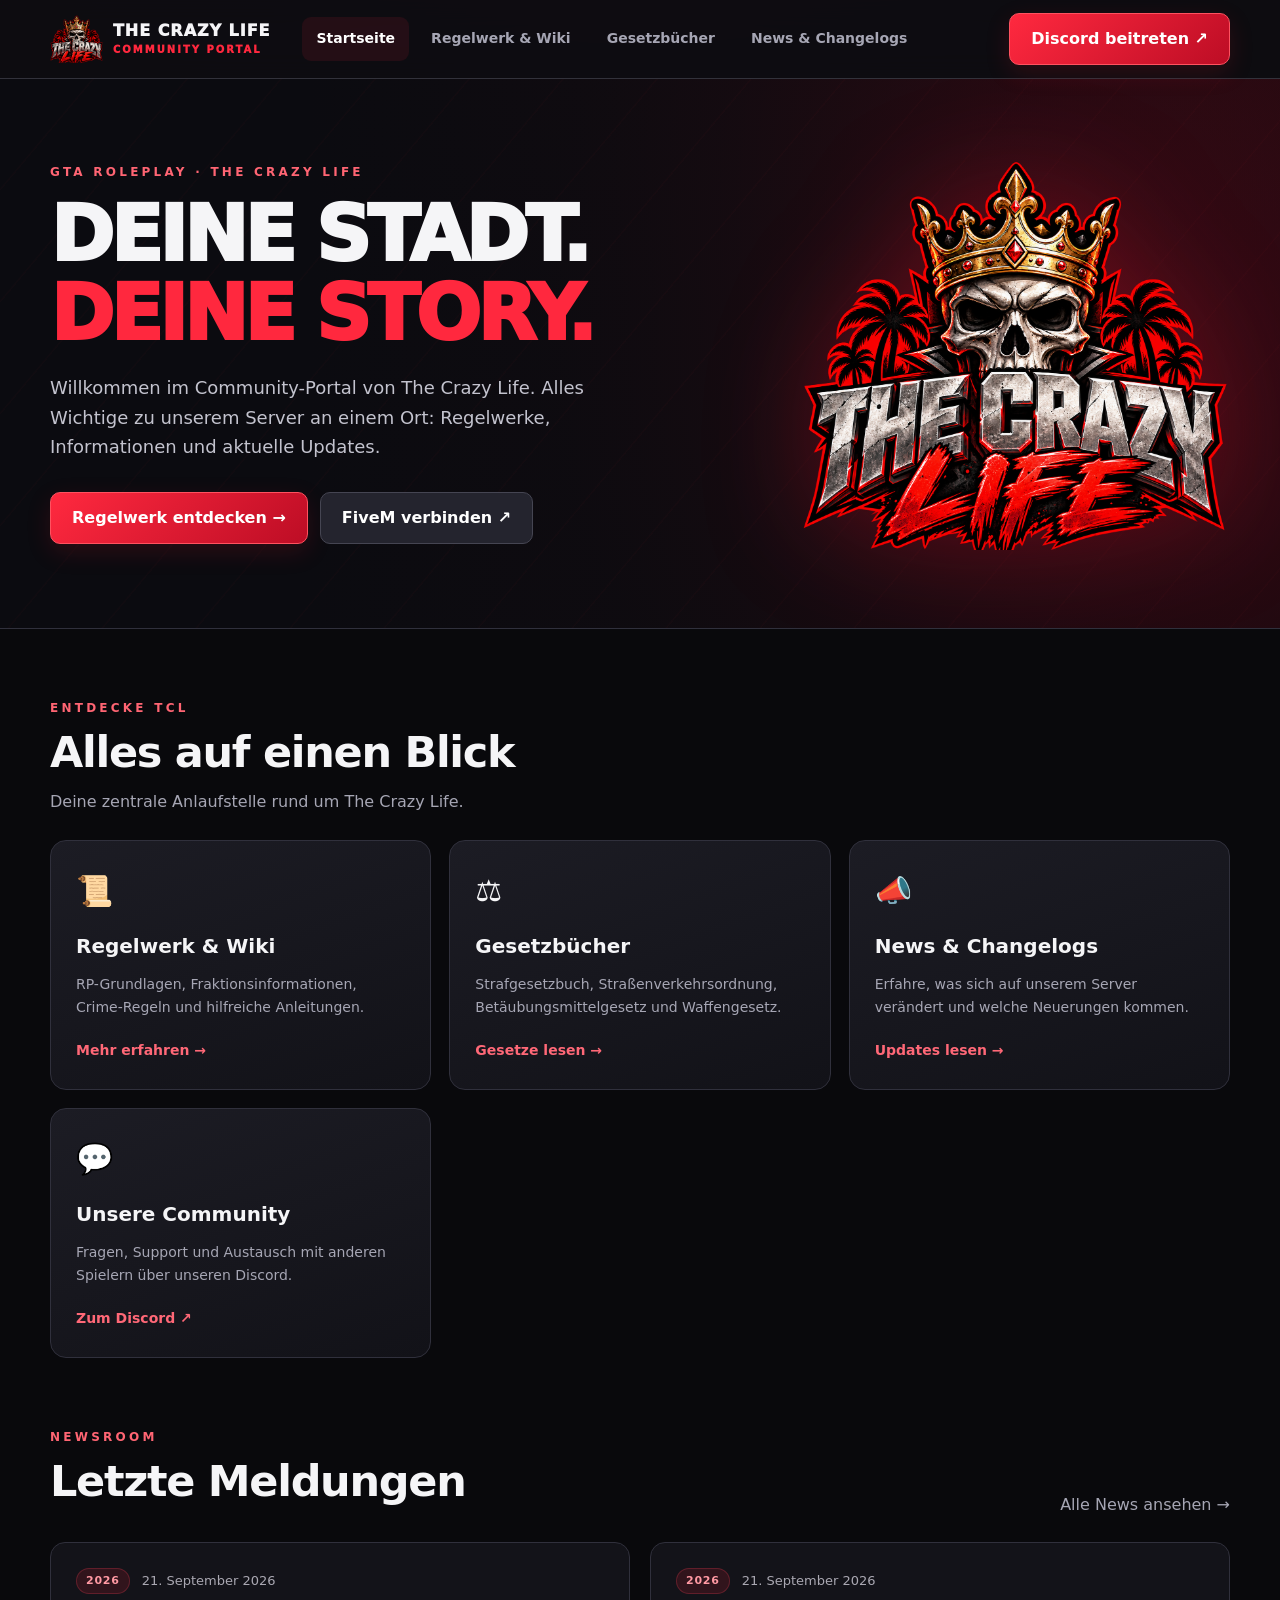
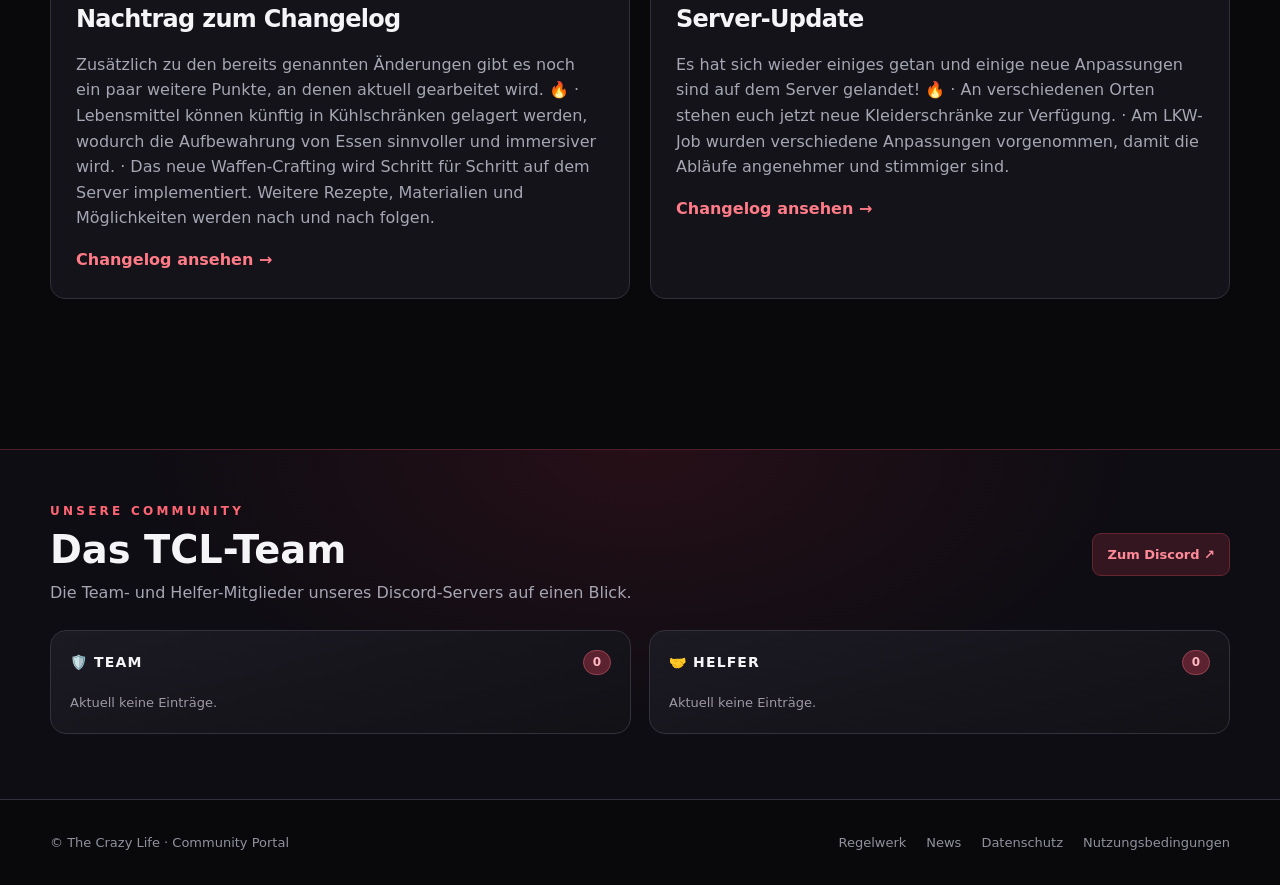
==== commit 255e8546: "Add files via upload" ====
--- a/index.html
+++ b/index.html
@@ -1 +1 @@
-<!doctype html><html lang="de"><head><meta charset="utf-8"><meta name="viewport" content="width=device-width,initial-scale=1"><meta name="description" content="The Crazy Life: Dein GTA Roleplay Community-Portal mit Regelwerk, News und Changelogs."><title>The Crazy Life | Community</title><link rel="icon" href="assets/tcl-logo.png"><link rel="stylesheet" href="style.css?v=20261015-2"></head><body><header class="topbar"><div class="container header-inner"><a class="brand" href="index.html"><img src="assets/tcl-logo.png" alt="TCL Logo"><span>THE CRAZY LIFE<small>COMMUNITY PORTAL</small></span></a><nav class="nav" id="nav" aria-label="Hauptnavigation"><a class="active" href="index.html">Startseite</a><a href="regelwerk.html">Regelwerk & Wiki</a><a href="gesetze.html">Gesetzbücher</a><a href="news.html">News & Changelogs</a></nav><a class="discord" href="https://discord.gg/RqWHQWPMZW" target="_blank" rel="noopener">Discord beitreten ↗</a><button id="menu-toggle" class="hamburger" aria-label="Menü öffnen" aria-expanded="false">☰</button></div></header><main><section class="hero"><div class="container hero-inner"><div><div class="eyebrow">GTA Roleplay · The Crazy Life</div><h1>DEINE STADT.<br><span>DEINE STORY.</span></h1><p class="lead">Willkommen im Community-Portal von The Crazy Life. Alles Wichtige zu unserem Server an einem Ort: Regelwerke, Informationen und aktuelle Updates.</p><div class="actions"><a class="btn" href="regelwerk.html">Regelwerk entdecken →</a><a class="btn btn-secondary" href="https://cfx.re/join/6myl598" target="_blank" rel="noopener">FiveM verbinden ↗</a></div></div><img class="hero-logo" src="assets/tcl-logo.png" alt="The Crazy Life, Totenkopf mit Krone und rotem Schriftzug"></div></section><section class="section"><div class="container"><div class="section-head"><div><div class="eyebrow">Entdecke TCL</div><h2>Alles auf einen Blick</h2><p class="muted">Deine zentrale Anlaufstelle rund um The Crazy Life.</p></div></div><div class="grid"><a class="card" href="regelwerk.html"><div class="symbol">📜</div><h3>Regelwerk & Wiki</h3><p>RP-Grundlagen, Fraktionsinformationen, Crime-Regeln und hilfreiche Anleitungen.</p><span class="more">Mehr erfahren →</span></a><a class="card" href="gesetze.html"><div class="symbol">⚖️</div><h3>Gesetzbücher</h3><p>Strafgesetzbuch, Straßenverkehrsordnung, Betäubungsmittelgesetz und Waffengesetz.</p><span class="more">Gesetze lesen →</span></a><a class="card" href="news.html"><div class="symbol">📣</div><h3>News & Changelogs</h3><p>Erfahre, was sich auf unserem Server verändert und welche Neuerungen kommen.</p><span class="more">Updates lesen →</span></a><a class="card" href="https://discord.gg/RqWHQWPMZW" target="_blank" rel="noopener"><div class="symbol">💬</div><h3>Unsere Community</h3><p>Fragen, Support und Austausch mit anderen Spielern über unseren Discord.</p><span class="more">Zum Discord ↗</span></a></div></div></section><section class="section" style="padding-top:0"><div class="container"><div class="section-head"><div><div class="eyebrow">Newsroom</div><h2>Letzte Meldungen</h2></div><a href="news.html" class="muted">Alle News ansehen →</a></div><div class="news-grid" id="latest-news"></div></div></section></main><footer class="footer"><div class="container footer-inner"><span>© The Crazy Life · Community Portal</span><div class="footer-links"><a href="regelwerk.html">Regelwerk</a><a href="news.html">News</a><a href="https://thecrazylifeserver.github.io/tcl-legal/privacy.html" target="_blank" rel="noopener">Datenschutz</a><a href="https://thecrazylifeserver.github.io/tcl-legal/terms.html" target="_blank" rel="noopener">Nutzungsbedingungen</a></div></div></footer><script src="data.js"></script><script src="app.js"></script><script src="changelog-data.js"></script><script src="changelog.js"></script></body></html>
+<!doctype html><html lang="de"><head><meta charset="utf-8"><meta name="viewport" content="width=device-width,initial-scale=1"><meta name="description" content="The Crazy Life: Dein GTA Roleplay Community-Portal mit Regelwerk, News und Changelogs."><title>The Crazy Life | Community</title><link rel="icon" href="assets/tcl-logo.png"><link rel="stylesheet" href="style.css?v=20261015-team-1"></head><body><header class="topbar"><div class="container header-inner"><a class="brand" href="index.html"><img src="assets/tcl-logo.png" alt="TCL Logo"><span>THE CRAZY LIFE<small>COMMUNITY PORTAL</small></span></a><nav class="nav" id="nav" aria-label="Hauptnavigation"><a class="active" href="index.html">Startseite</a><a href="regelwerk.html">Regelwerk & Wiki</a><a href="gesetze.html">Gesetzbücher</a><a href="news.html">News & Changelogs</a></nav><a class="discord" href="https://discord.gg/RqWHQWPMZW" target="_blank" rel="noopener">Discord beitreten ↗</a><button id="menu-toggle" class="hamburger" aria-label="Menü öffnen" aria-expanded="false">☰</button></div></header><main><section class="hero"><div class="container hero-inner"><div><div class="eyebrow">GTA Roleplay · The Crazy Life</div><h1>DEINE STADT.<br><span>DEINE STORY.</span></h1><p class="lead">Willkommen im Community-Portal von The Crazy Life. Alles Wichtige zu unserem Server an einem Ort: Regelwerke, Informationen und aktuelle Updates.</p><div class="actions"><a class="btn" href="regelwerk.html">Regelwerk entdecken →</a><a class="btn btn-secondary" href="https://cfx.re/join/6myl598" target="_blank" rel="noopener">FiveM verbinden ↗</a></div></div><img class="hero-logo" src="assets/tcl-logo.png" alt="The Crazy Life, Totenkopf mit Krone und rotem Schriftzug"></div></section><section class="section"><div class="container"><div class="section-head"><div><div class="eyebrow">Entdecke TCL</div><h2>Alles auf einen Blick</h2><p class="muted">Deine zentrale Anlaufstelle rund um The Crazy Life.</p></div></div><div class="grid"><a class="card" href="regelwerk.html"><div class="symbol">📜</div><h3>Regelwerk & Wiki</h3><p>RP-Grundlagen, Fraktionsinformationen, Crime-Regeln und hilfreiche Anleitungen.</p><span class="more">Mehr erfahren →</span></a><a class="card" href="gesetze.html"><div class="symbol">⚖️</div><h3>Gesetzbücher</h3><p>Strafgesetzbuch, Straßenverkehrsordnung, Betäubungsmittelgesetz und Waffengesetz.</p><span class="more">Gesetze lesen →</span></a><a class="card" href="news.html"><div class="symbol">📣</div><h3>News & Changelogs</h3><p>Erfahre, was sich auf unserem Server verändert und welche Neuerungen kommen.</p><span class="more">Updates lesen →</span></a><a class="card" href="https://discord.gg/RqWHQWPMZW" target="_blank" rel="noopener"><div class="symbol">💬</div><h3>Unsere Community</h3><p>Fragen, Support und Austausch mit anderen Spielern über unseren Discord.</p><span class="more">Zum Discord ↗</span></a></div></div></section><section class="section" style="padding-top:0"><div class="container"><div class="section-head"><div><div class="eyebrow">Newsroom</div><h2>Letzte Meldungen</h2></div><a href="news.html" class="muted">Alle News ansehen →</a></div><div class="news-grid" id="latest-news"></div></div></section><section class="team-area" aria-labelledby="team-heading"><div class="container"><div class="team-head"><div><div class="eyebrow">Unsere Community</div><h2 id="team-heading">Das TCL-Team</h2><p>Die Team- und Helfer-Mitglieder unseres Discord-Servers auf einen Blick.</p></div><a class="team-join" href="https://discord.gg/RqWHQWPMZW" target="_blank" rel="noopener">Zum Discord ↗</a></div><div class="team-groups" id="discord-team-roster" aria-live="polite"></div></div></section></main><footer class="footer"><div class="container footer-inner"><span>© The Crazy Life · Community Portal</span><div class="footer-links"><a href="regelwerk.html">Regelwerk</a><a href="news.html">News</a><a href="https://thecrazylifeserver.github.io/tcl-legal/privacy.html" target="_blank" rel="noopener">Datenschutz</a><a href="https://thecrazylifeserver.github.io/tcl-legal/terms.html" target="_blank" rel="noopener">Nutzungsbedingungen</a></div></div></footer><script src="data.js"></script><script src="app.js"></script><script src="changelog-data.js"></script><script src="changelog.js"></script><script src="team.js?v=20261015-1" defer></script></body></html>
--- a/style.css
+++ b/style.css
@@ -17,3 +17,24 @@
 .law-tab.selected .law-tab-count{color:#ff9baa}
 @media(max-width:990px){.law-tabs{grid-template-columns:repeat(2,minmax(0,1fr))}}
 @media(max-width:510px){.law-tabs{gap:9px}.law-tabs .law-tab{padding:12px 10px;grid-template-columns:28px minmax(0,1fr);column-gap:9px;border-radius:12px}.law-tab-icon{width:28px;height:32px;font-size:16px}.law-tab-label{font-size:12px}.law-tab-count{font-size:10px}}
+
+/* TCL Discord-Team im Forum-Stil */
+.team-area{border-top:1px solid #4e202a;background:radial-gradient(ellipse at 50% 0,#57132055,transparent 55%),#0e0d13;padding:52px 0 65px}
+.team-head{display:flex;align-items:center;justify-content:space-between;gap:20px;margin-bottom:23px;flex-wrap:wrap}
+.team-head h2{font-size:clamp(28px,3vw,40px);line-height:1.15;margin:6px 0 8px}
+.team-head p{color:var(--muted);margin:0}
+.team-join{font-size:13px;font-weight:800;color:#ff8b99;border:1px solid #652632;background:#341620;padding:10px 14px;border-radius:9px}
+.team-join:hover{background:#4b1b27;color:#fff}
+.team-groups{display:grid;grid-template-columns:repeat(2,minmax(0,1fr));gap:18px}
+.team-group{border:1px solid #33313c;background:linear-gradient(165deg,#1b1922,#121116);border-radius:16px;padding:19px}
+.team-group-title{display:flex;align-items:center;justify-content:space-between;gap:10px;margin:0 0 17px;font-size:14px;font-weight:900;letter-spacing:.08em;text-transform:uppercase}
+.team-group-title .team-count{background:#5c2230;color:#ffb8c1;font-size:12px;border:1px solid #984250;padding:2px 9px;border-radius:20px;letter-spacing:0}
+.team-people{display:grid;grid-template-columns:repeat(2,minmax(0,1fr));gap:11px}
+.team-person{min-width:0;border:1px solid #35313d;border-radius:11px;display:flex;align-items:center;gap:11px;padding:11px;background:#101016}
+.team-person img,.team-fallback{width:42px;height:42px;border-radius:50%;flex-shrink:0;object-fit:cover;border:2px solid #a63b50;background:#30202b}
+.team-fallback{display:grid;place-items:center;font-weight:900;color:#ffa0b0}
+.team-person-name{font-size:13px;font-weight:850;color:#f8f5f8;overflow-wrap:anywhere;line-height:1.3}
+.team-person-role{font-size:11px;color:#c78e99;margin-top:2px}
+.team-empty{font-size:13px;color:#9e98a5;margin:0}
+@media(max-width:830px){.team-groups{grid-template-columns:1fr}}
+@media(max-width:520px){.team-people{grid-template-columns:1fr}.team-area{padding:37px 0 48px}}
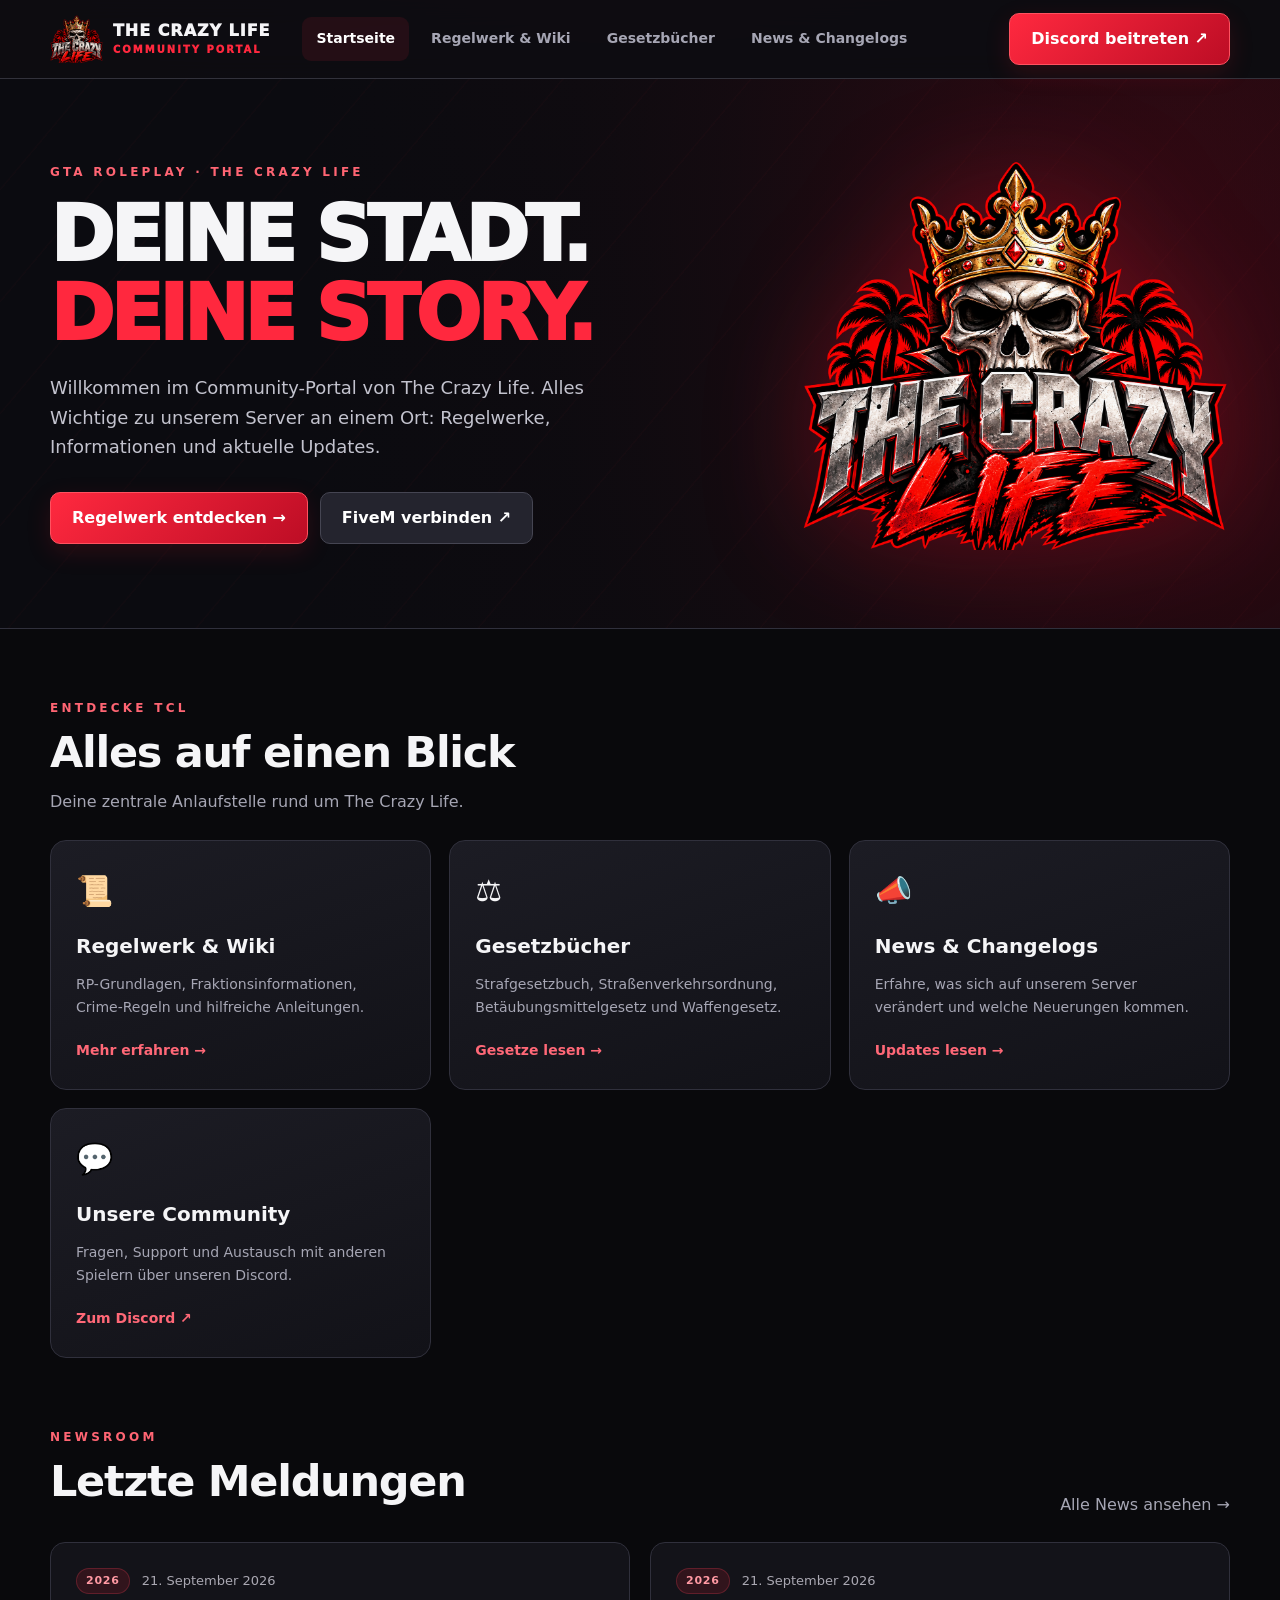
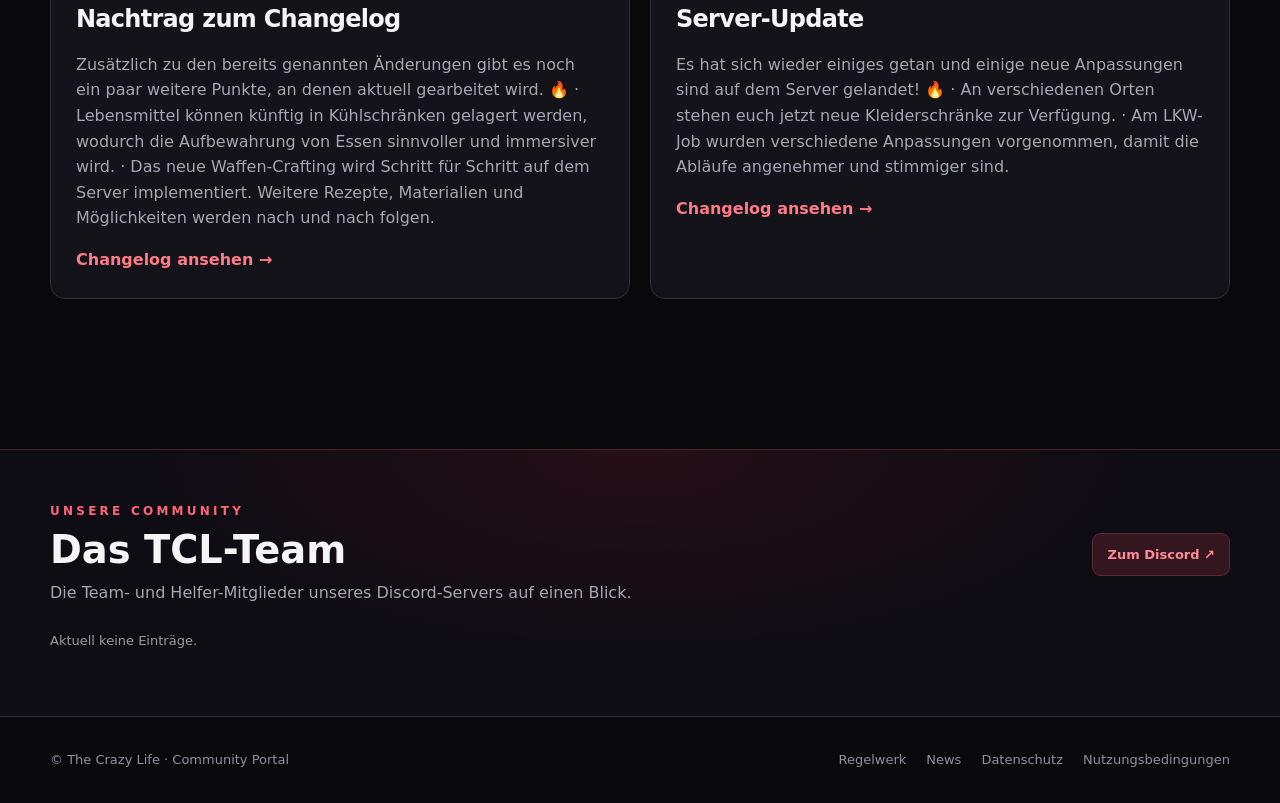
==== commit c4efe50c: "Add files via upload" ====
--- a/index.html
+++ b/index.html
@@ -1 +1 @@
-<!doctype html><html lang="de"><head><meta charset="utf-8"><meta name="viewport" content="width=device-width,initial-scale=1"><meta name="description" content="The Crazy Life: Dein GTA Roleplay Community-Portal mit Regelwerk, News und Changelogs."><title>The Crazy Life | Community</title><link rel="icon" href="assets/tcl-logo.png"><link rel="stylesheet" href="style.css?v=20261015-team-1"></head><body><header class="topbar"><div class="container header-inner"><a class="brand" href="index.html"><img src="assets/tcl-logo.png" alt="TCL Logo"><span>THE CRAZY LIFE<small>COMMUNITY PORTAL</small></span></a><nav class="nav" id="nav" aria-label="Hauptnavigation"><a class="active" href="index.html">Startseite</a><a href="regelwerk.html">Regelwerk & Wiki</a><a href="gesetze.html">Gesetzbücher</a><a href="news.html">News & Changelogs</a></nav><a class="discord" href="https://discord.gg/RqWHQWPMZW" target="_blank" rel="noopener">Discord beitreten ↗</a><button id="menu-toggle" class="hamburger" aria-label="Menü öffnen" aria-expanded="false">☰</button></div></header><main><section class="hero"><div class="container hero-inner"><div><div class="eyebrow">GTA Roleplay · The Crazy Life</div><h1>DEINE STADT.<br><span>DEINE STORY.</span></h1><p class="lead">Willkommen im Community-Portal von The Crazy Life. Alles Wichtige zu unserem Server an einem Ort: Regelwerke, Informationen und aktuelle Updates.</p><div class="actions"><a class="btn" href="regelwerk.html">Regelwerk entdecken →</a><a class="btn btn-secondary" href="https://cfx.re/join/6myl598" target="_blank" rel="noopener">FiveM verbinden ↗</a></div></div><img class="hero-logo" src="assets/tcl-logo.png" alt="The Crazy Life, Totenkopf mit Krone und rotem Schriftzug"></div></section><section class="section"><div class="container"><div class="section-head"><div><div class="eyebrow">Entdecke TCL</div><h2>Alles auf einen Blick</h2><p class="muted">Deine zentrale Anlaufstelle rund um The Crazy Life.</p></div></div><div class="grid"><a class="card" href="regelwerk.html"><div class="symbol">📜</div><h3>Regelwerk & Wiki</h3><p>RP-Grundlagen, Fraktionsinformationen, Crime-Regeln und hilfreiche Anleitungen.</p><span class="more">Mehr erfahren →</span></a><a class="card" href="gesetze.html"><div class="symbol">⚖️</div><h3>Gesetzbücher</h3><p>Strafgesetzbuch, Straßenverkehrsordnung, Betäubungsmittelgesetz und Waffengesetz.</p><span class="more">Gesetze lesen →</span></a><a class="card" href="news.html"><div class="symbol">📣</div><h3>News & Changelogs</h3><p>Erfahre, was sich auf unserem Server verändert und welche Neuerungen kommen.</p><span class="more">Updates lesen →</span></a><a class="card" href="https://discord.gg/RqWHQWPMZW" target="_blank" rel="noopener"><div class="symbol">💬</div><h3>Unsere Community</h3><p>Fragen, Support und Austausch mit anderen Spielern über unseren Discord.</p><span class="more">Zum Discord ↗</span></a></div></div></section><section class="section" style="padding-top:0"><div class="container"><div class="section-head"><div><div class="eyebrow">Newsroom</div><h2>Letzte Meldungen</h2></div><a href="news.html" class="muted">Alle News ansehen →</a></div><div class="news-grid" id="latest-news"></div></div></section><section class="team-area" aria-labelledby="team-heading"><div class="container"><div class="team-head"><div><div class="eyebrow">Unsere Community</div><h2 id="team-heading">Das TCL-Team</h2><p>Die Team- und Helfer-Mitglieder unseres Discord-Servers auf einen Blick.</p></div><a class="team-join" href="https://discord.gg/RqWHQWPMZW" target="_blank" rel="noopener">Zum Discord ↗</a></div><div class="team-groups" id="discord-team-roster" aria-live="polite"></div></div></section></main><footer class="footer"><div class="container footer-inner"><span>© The Crazy Life · Community Portal</span><div class="footer-links"><a href="regelwerk.html">Regelwerk</a><a href="news.html">News</a><a href="https://thecrazylifeserver.github.io/tcl-legal/privacy.html" target="_blank" rel="noopener">Datenschutz</a><a href="https://thecrazylifeserver.github.io/tcl-legal/terms.html" target="_blank" rel="noopener">Nutzungsbedingungen</a></div></div></footer><script src="data.js"></script><script src="app.js"></script><script src="changelog-data.js"></script><script src="changelog.js"></script><script src="team.js?v=20261015-1" defer></script></body></html>
+<!doctype html><html lang="de"><head><meta charset="utf-8"><meta name="viewport" content="width=device-width,initial-scale=1"><meta name="description" content="The Crazy Life: Dein GTA Roleplay Community-Portal mit Regelwerk, News und Changelogs."><title>The Crazy Life | Community</title><link rel="icon" href="assets/tcl-logo.png"><link rel="stylesheet" href="style.css?v=20261015-ranks-1"></head><body><header class="topbar"><div class="container header-inner"><a class="brand" href="index.html"><img src="assets/tcl-logo.png" alt="TCL Logo"><span>THE CRAZY LIFE<small>COMMUNITY PORTAL</small></span></a><nav class="nav" id="nav" aria-label="Hauptnavigation"><a class="active" href="index.html">Startseite</a><a href="regelwerk.html">Regelwerk & Wiki</a><a href="gesetze.html">Gesetzbücher</a><a href="news.html">News & Changelogs</a></nav><a class="discord" href="https://discord.gg/RqWHQWPMZW" target="_blank" rel="noopener">Discord beitreten ↗</a><button id="menu-toggle" class="hamburger" aria-label="Menü öffnen" aria-expanded="false">☰</button></div></header><main><section class="hero"><div class="container hero-inner"><div><div class="eyebrow">GTA Roleplay · The Crazy Life</div><h1>DEINE STADT.<br><span>DEINE STORY.</span></h1><p class="lead">Willkommen im Community-Portal von The Crazy Life. Alles Wichtige zu unserem Server an einem Ort: Regelwerke, Informationen und aktuelle Updates.</p><div class="actions"><a class="btn" href="regelwerk.html">Regelwerk entdecken →</a><a class="btn btn-secondary" href="https://cfx.re/join/6myl598" target="_blank" rel="noopener">FiveM verbinden ↗</a></div></div><img class="hero-logo" src="assets/tcl-logo.png" alt="The Crazy Life, Totenkopf mit Krone und rotem Schriftzug"></div></section><section class="section"><div class="container"><div class="section-head"><div><div class="eyebrow">Entdecke TCL</div><h2>Alles auf einen Blick</h2><p class="muted">Deine zentrale Anlaufstelle rund um The Crazy Life.</p></div></div><div class="grid"><a class="card" href="regelwerk.html"><div class="symbol">📜</div><h3>Regelwerk & Wiki</h3><p>RP-Grundlagen, Fraktionsinformationen, Crime-Regeln und hilfreiche Anleitungen.</p><span class="more">Mehr erfahren →</span></a><a class="card" href="gesetze.html"><div class="symbol">⚖️</div><h3>Gesetzbücher</h3><p>Strafgesetzbuch, Straßenverkehrsordnung, Betäubungsmittelgesetz und Waffengesetz.</p><span class="more">Gesetze lesen →</span></a><a class="card" href="news.html"><div class="symbol">📣</div><h3>News & Changelogs</h3><p>Erfahre, was sich auf unserem Server verändert und welche Neuerungen kommen.</p><span class="more">Updates lesen →</span></a><a class="card" href="https://discord.gg/RqWHQWPMZW" target="_blank" rel="noopener"><div class="symbol">💬</div><h3>Unsere Community</h3><p>Fragen, Support und Austausch mit anderen Spielern über unseren Discord.</p><span class="more">Zum Discord ↗</span></a></div></div></section><section class="section" style="padding-top:0"><div class="container"><div class="section-head"><div><div class="eyebrow">Newsroom</div><h2>Letzte Meldungen</h2></div><a href="news.html" class="muted">Alle News ansehen →</a></div><div class="news-grid" id="latest-news"></div></div></section><section class="team-area" aria-labelledby="team-heading"><div class="container"><div class="team-head"><div><div class="eyebrow">Unsere Community</div><h2 id="team-heading">Das TCL-Team</h2><p>Die Team- und Helfer-Mitglieder unseres Discord-Servers auf einen Blick.</p></div><a class="team-join" href="https://discord.gg/RqWHQWPMZW" target="_blank" rel="noopener">Zum Discord ↗</a></div><div class="team-groups" id="discord-team-roster" aria-live="polite"></div></div></section></main><footer class="footer"><div class="container footer-inner"><span>© The Crazy Life · Community Portal</span><div class="footer-links"><a href="regelwerk.html">Regelwerk</a><a href="news.html">News</a><a href="https://thecrazylifeserver.github.io/tcl-legal/privacy.html" target="_blank" rel="noopener">Datenschutz</a><a href="https://thecrazylifeserver.github.io/tcl-legal/terms.html" target="_blank" rel="noopener">Nutzungsbedingungen</a></div></div></footer><script src="data.js"></script><script src="app.js"></script><script src="changelog-data.js"></script><script src="changelog.js"></script><script src="team.js?v=20261015-ranks-1" defer></script></body></html>
--- a/style.css
+++ b/style.css
@@ -38,3 +38,11 @@
 .team-empty{font-size:13px;color:#9e98a5;margin:0}
 @media(max-width:830px){.team-groups{grid-template-columns:1fr}}
 @media(max-width:520px){.team-people{grid-template-columns:1fr}.team-area{padding:37px 0 48px}}
+
+/* TCL Teamränge: einzelne Ranggruppen, responsiv */
+.team-groups{grid-template-columns:repeat(2,minmax(0,1fr));align-items:start}
+.team-rank-group:first-child{border-color:#97743b;background:linear-gradient(160deg,#2a211e,#141117)}
+.team-rank-group:first-child .team-group-title{color:#f4ca7b}
+.team-rank-group .team-people{display:grid;grid-template-columns:repeat(2,minmax(0,1fr));gap:10px}
+@media(max-width:1100px){.team-rank-group .team-people{grid-template-columns:1fr}}
+@media(max-width:830px){.team-groups{grid-template-columns:1fr}}
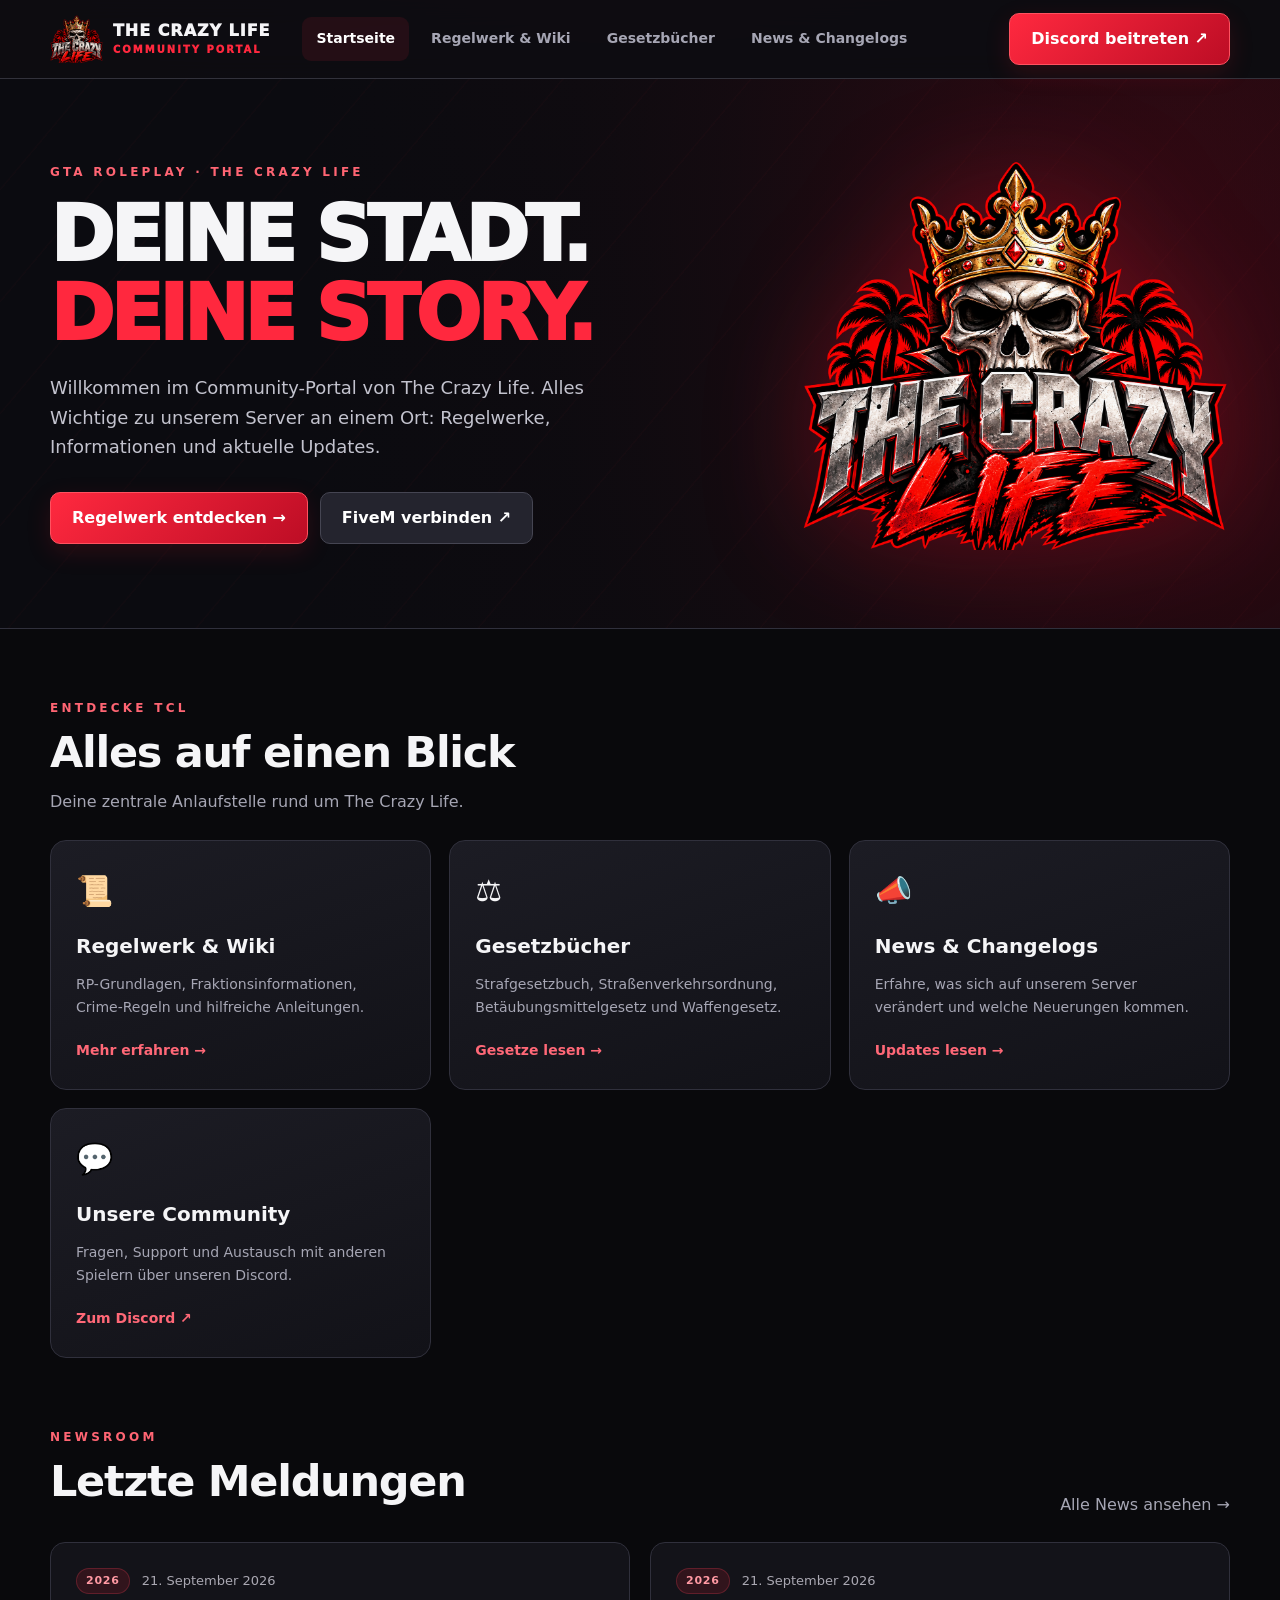
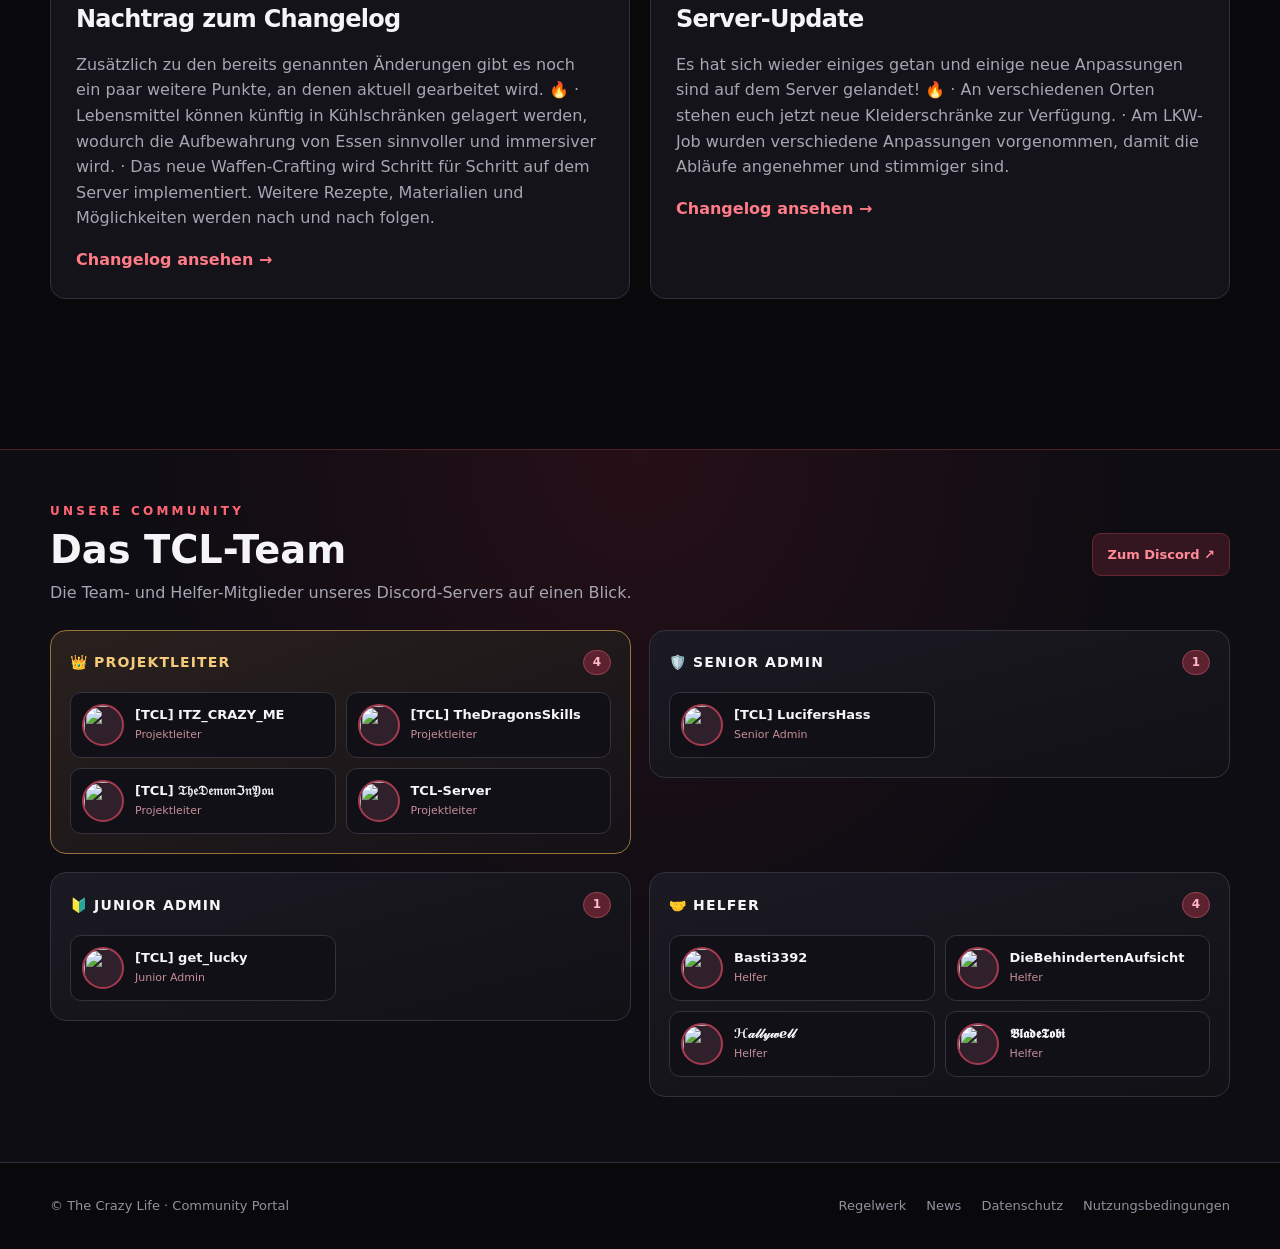
==== commit 095aafb0: "Add files via upload" ====
--- a/index.html
+++ b/index.html
@@ -1 +1 @@
-<!doctype html><html lang="de"><head><meta charset="utf-8"><meta name="viewport" content="width=device-width,initial-scale=1"><meta name="description" content="The Crazy Life: Dein GTA Roleplay Community-Portal mit Regelwerk, News und Changelogs."><title>The Crazy Life | Community</title><link rel="icon" href="assets/tcl-logo.png"><link rel="stylesheet" href="style.css?v=20261015-ranks-1"></head><body><header class="topbar"><div class="container header-inner"><a class="brand" href="index.html"><img src="assets/tcl-logo.png" alt="TCL Logo"><span>THE CRAZY LIFE<small>COMMUNITY PORTAL</small></span></a><nav class="nav" id="nav" aria-label="Hauptnavigation"><a class="active" href="index.html">Startseite</a><a href="regelwerk.html">Regelwerk & Wiki</a><a href="gesetze.html">Gesetzbücher</a><a href="news.html">News & Changelogs</a></nav><a class="discord" href="https://discord.gg/RqWHQWPMZW" target="_blank" rel="noopener">Discord beitreten ↗</a><button id="menu-toggle" class="hamburger" aria-label="Menü öffnen" aria-expanded="false">☰</button></div></header><main><section class="hero"><div class="container hero-inner"><div><div class="eyebrow">GTA Roleplay · The Crazy Life</div><h1>DEINE STADT.<br><span>DEINE STORY.</span></h1><p class="lead">Willkommen im Community-Portal von The Crazy Life. Alles Wichtige zu unserem Server an einem Ort: Regelwerke, Informationen und aktuelle Updates.</p><div class="actions"><a class="btn" href="regelwerk.html">Regelwerk entdecken →</a><a class="btn btn-secondary" href="https://cfx.re/join/6myl598" target="_blank" rel="noopener">FiveM verbinden ↗</a></div></div><img class="hero-logo" src="assets/tcl-logo.png" alt="The Crazy Life, Totenkopf mit Krone und rotem Schriftzug"></div></section><section class="section"><div class="container"><div class="section-head"><div><div class="eyebrow">Entdecke TCL</div><h2>Alles auf einen Blick</h2><p class="muted">Deine zentrale Anlaufstelle rund um The Crazy Life.</p></div></div><div class="grid"><a class="card" href="regelwerk.html"><div class="symbol">📜</div><h3>Regelwerk & Wiki</h3><p>RP-Grundlagen, Fraktionsinformationen, Crime-Regeln und hilfreiche Anleitungen.</p><span class="more">Mehr erfahren →</span></a><a class="card" href="gesetze.html"><div class="symbol">⚖️</div><h3>Gesetzbücher</h3><p>Strafgesetzbuch, Straßenverkehrsordnung, Betäubungsmittelgesetz und Waffengesetz.</p><span class="more">Gesetze lesen →</span></a><a class="card" href="news.html"><div class="symbol">📣</div><h3>News & Changelogs</h3><p>Erfahre, was sich auf unserem Server verändert und welche Neuerungen kommen.</p><span class="more">Updates lesen →</span></a><a class="card" href="https://discord.gg/RqWHQWPMZW" target="_blank" rel="noopener"><div class="symbol">💬</div><h3>Unsere Community</h3><p>Fragen, Support und Austausch mit anderen Spielern über unseren Discord.</p><span class="more">Zum Discord ↗</span></a></div></div></section><section class="section" style="padding-top:0"><div class="container"><div class="section-head"><div><div class="eyebrow">Newsroom</div><h2>Letzte Meldungen</h2></div><a href="news.html" class="muted">Alle News ansehen →</a></div><div class="news-grid" id="latest-news"></div></div></section><section class="team-area" aria-labelledby="team-heading"><div class="container"><div class="team-head"><div><div class="eyebrow">Unsere Community</div><h2 id="team-heading">Das TCL-Team</h2><p>Die Team- und Helfer-Mitglieder unseres Discord-Servers auf einen Blick.</p></div><a class="team-join" href="https://discord.gg/RqWHQWPMZW" target="_blank" rel="noopener">Zum Discord ↗</a></div><div class="team-groups" id="discord-team-roster" aria-live="polite"></div></div></section></main><footer class="footer"><div class="container footer-inner"><span>© The Crazy Life · Community Portal</span><div class="footer-links"><a href="regelwerk.html">Regelwerk</a><a href="news.html">News</a><a href="https://thecrazylifeserver.github.io/tcl-legal/privacy.html" target="_blank" rel="noopener">Datenschutz</a><a href="https://thecrazylifeserver.github.io/tcl-legal/terms.html" target="_blank" rel="noopener">Nutzungsbedingungen</a></div></div></footer><script src="data.js"></script><script src="app.js"></script><script src="changelog-data.js"></script><script src="changelog.js"></script><script src="team.js?v=20261015-ranks-1" defer></script></body></html>
+<!doctype html><html lang="de"><head><meta charset="utf-8"><meta name="viewport" content="width=device-width,initial-scale=1"><meta name="description" content="The Crazy Life: Dein GTA Roleplay Community-Portal mit Regelwerk, News und Changelogs."><title>The Crazy Life | Community</title><link rel="icon" href="assets/tcl-logo.png"><link rel="stylesheet" href="style.css?v=20261015-teamfix-3"></head><body><header class="topbar"><div class="container header-inner"><a class="brand" href="index.html"><img src="assets/tcl-logo.png" alt="TCL Logo"><span>THE CRAZY LIFE<small>COMMUNITY PORTAL</small></span></a><nav class="nav" id="nav" aria-label="Hauptnavigation"><a class="active" href="index.html">Startseite</a><a href="regelwerk.html">Regelwerk & Wiki</a><a href="gesetze.html">Gesetzbücher</a><a href="news.html">News & Changelogs</a></nav><a class="discord" href="https://discord.gg/RqWHQWPMZW" target="_blank" rel="noopener">Discord beitreten ↗</a><button id="menu-toggle" class="hamburger" aria-label="Menü öffnen" aria-expanded="false">☰</button></div></header><main><section class="hero"><div class="container hero-inner"><div><div class="eyebrow">GTA Roleplay · The Crazy Life</div><h1>DEINE STADT.<br><span>DEINE STORY.</span></h1><p class="lead">Willkommen im Community-Portal von The Crazy Life. Alles Wichtige zu unserem Server an einem Ort: Regelwerke, Informationen und aktuelle Updates.</p><div class="actions"><a class="btn" href="regelwerk.html">Regelwerk entdecken →</a><a class="btn btn-secondary" href="https://cfx.re/join/6myl598" target="_blank" rel="noopener">FiveM verbinden ↗</a></div></div><img class="hero-logo" src="assets/tcl-logo.png" alt="The Crazy Life, Totenkopf mit Krone und rotem Schriftzug"></div></section><section class="section"><div class="container"><div class="section-head"><div><div class="eyebrow">Entdecke TCL</div><h2>Alles auf einen Blick</h2><p class="muted">Deine zentrale Anlaufstelle rund um The Crazy Life.</p></div></div><div class="grid"><a class="card" href="regelwerk.html"><div class="symbol">📜</div><h3>Regelwerk & Wiki</h3><p>RP-Grundlagen, Fraktionsinformationen, Crime-Regeln und hilfreiche Anleitungen.</p><span class="more">Mehr erfahren →</span></a><a class="card" href="gesetze.html"><div class="symbol">⚖️</div><h3>Gesetzbücher</h3><p>Strafgesetzbuch, Straßenverkehrsordnung, Betäubungsmittelgesetz und Waffengesetz.</p><span class="more">Gesetze lesen →</span></a><a class="card" href="news.html"><div class="symbol">📣</div><h3>News & Changelogs</h3><p>Erfahre, was sich auf unserem Server verändert und welche Neuerungen kommen.</p><span class="more">Updates lesen →</span></a><a class="card" href="https://discord.gg/RqWHQWPMZW" target="_blank" rel="noopener"><div class="symbol">💬</div><h3>Unsere Community</h3><p>Fragen, Support und Austausch mit anderen Spielern über unseren Discord.</p><span class="more">Zum Discord ↗</span></a></div></div></section><section class="section" style="padding-top:0"><div class="container"><div class="section-head"><div><div class="eyebrow">Newsroom</div><h2>Letzte Meldungen</h2></div><a href="news.html" class="muted">Alle News ansehen →</a></div><div class="news-grid" id="latest-news"></div></div></section><section class="team-area" aria-labelledby="team-heading"><div class="container"><div class="team-head"><div><div class="eyebrow">Unsere Community</div><h2 id="team-heading">Das TCL-Team</h2><p>Die Team- und Helfer-Mitglieder unseres Discord-Servers auf einen Blick.</p></div><a class="team-join" href="https://discord.gg/RqWHQWPMZW" target="_blank" rel="noopener">Zum Discord ↗</a></div><div class="team-groups" id="discord-team-roster" aria-live="polite"></div></div></section></main><footer class="footer"><div class="container footer-inner"><span>© The Crazy Life · Community Portal</span><div class="footer-links"><a href="regelwerk.html">Regelwerk</a><a href="news.html">News</a><a href="https://thecrazylifeserver.github.io/tcl-legal/privacy.html" target="_blank" rel="noopener">Datenschutz</a><a href="https://thecrazylifeserver.github.io/tcl-legal/terms.html" target="_blank" rel="noopener">Nutzungsbedingungen</a></div></div></footer><script src="data.js"></script><script src="app.js"></script><script src="changelog-data.js"></script><script src="changelog.js"></script><script src="team.js?v=20261015-teamfix-3" defer></script></body></html>
